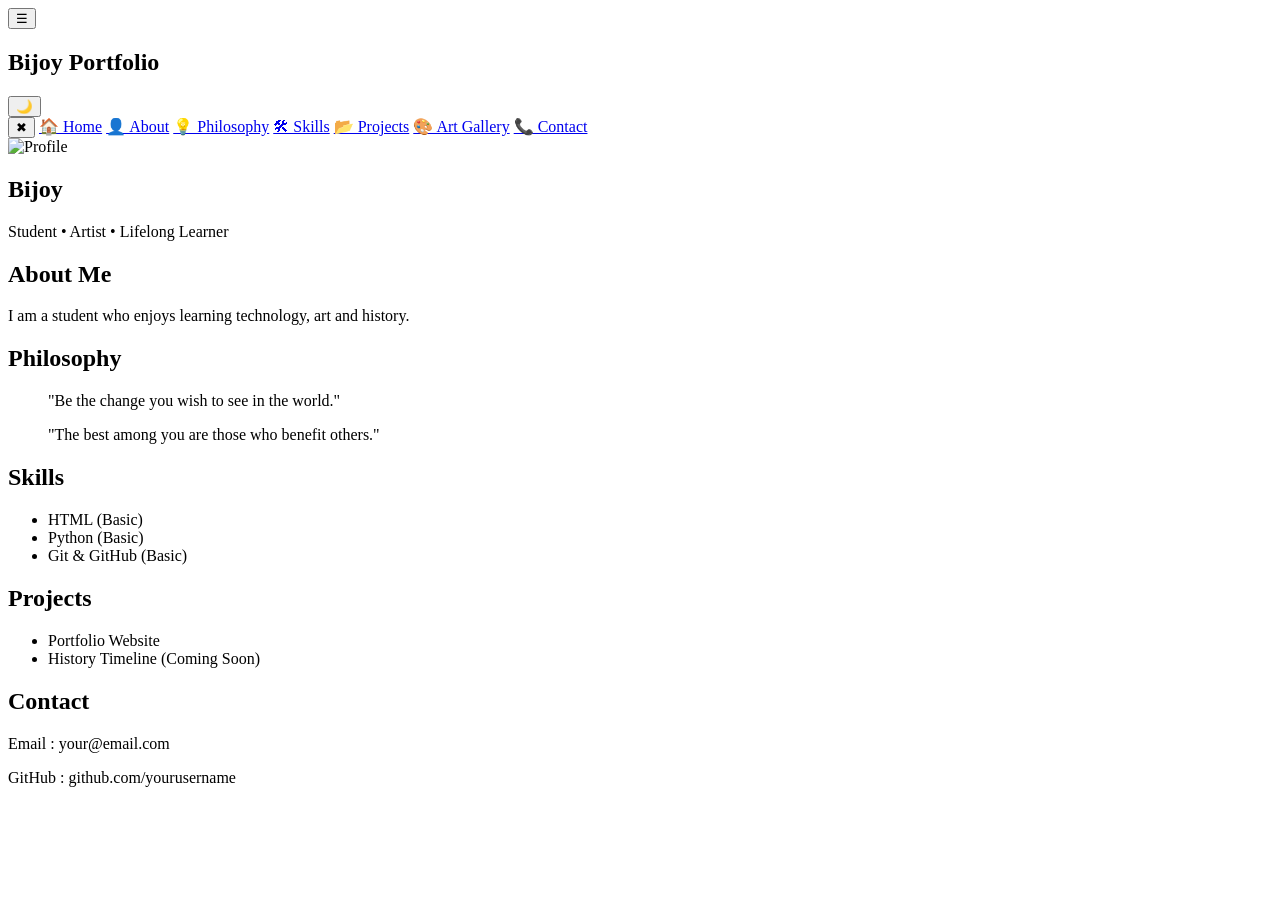
==== index.html @ d230ad25 "Add favicon and apple touch icon links" ====
<!DOCTYPE html>
<html lang="en">
<head>

<meta charset="UTF-8">
<meta name="viewport" content="width=device-width, initial-scale=1.0">

<title>Bijoy Portfolio</title>

<link rel="stylesheet" href="style.css">
  <link rel="icon" type="image/png" sizes="32x32" href="logo.png">
<link rel="apple-touch-icon" href="logo.png">

</head>

<body>

<header>

<button id="menuBtn">☰</button>

<h2>Bijoy Portfolio</h2>

<button id="themeBtn">🌙</button>

</header>

<div id="sidebar" class="sidebar">

<button id="closeBtn">✖</button>

<a href="#home">🏠 Home</a>
<a href="#about">👤 About</a>
<a href="#philosophy">💡 Philosophy</a>
<a href="#skills">🛠 Skills</a>
<a href="#projects">📂 Projects</a>
<a href="art.html">🎨 Art Gallery</a>
<a href="#contact">📞 Contact</a>

</div>

<main>

<section id="home" class="home">

<div class="profile-frame">

<img src="profile.jpg" alt="Profile" class="home-profile">

</div>

<h1>Bijoy</h1>

<p class="tagline">

Student • Artist • Lifelong Learner

</p>

</section>

<section id="about">

<h2>About Me</h2>

<p>

I am a student who enjoys learning technology, art and history.

</p>

</section>

<section id="philosophy">

<h2>Philosophy</h2>

<blockquote>

"Be the change you wish to see in the world."

</blockquote>

<blockquote>

"The best among you are those who benefit others."

</blockquote>

</section>

<section id="skills">

<h2>Skills</h2>

<ul>

<li>HTML (Basic)</li>

<li>Python (Basic)</li>

<li>Git & GitHub (Basic)</li>

</ul>

</section>

<section id="projects">

<h2>Projects</h2>

<ul>

<li>Portfolio Website</li>

<li>History Timeline (Coming Soon)</li>

</ul>

</section>

<section id="contact">

<h2>Contact</h2>

<p>Email : your@email.com</p>

<p>GitHub : github.com/yourusername</p>

</section>

</main>

<script src="script.js"></script>

</body>
</html>
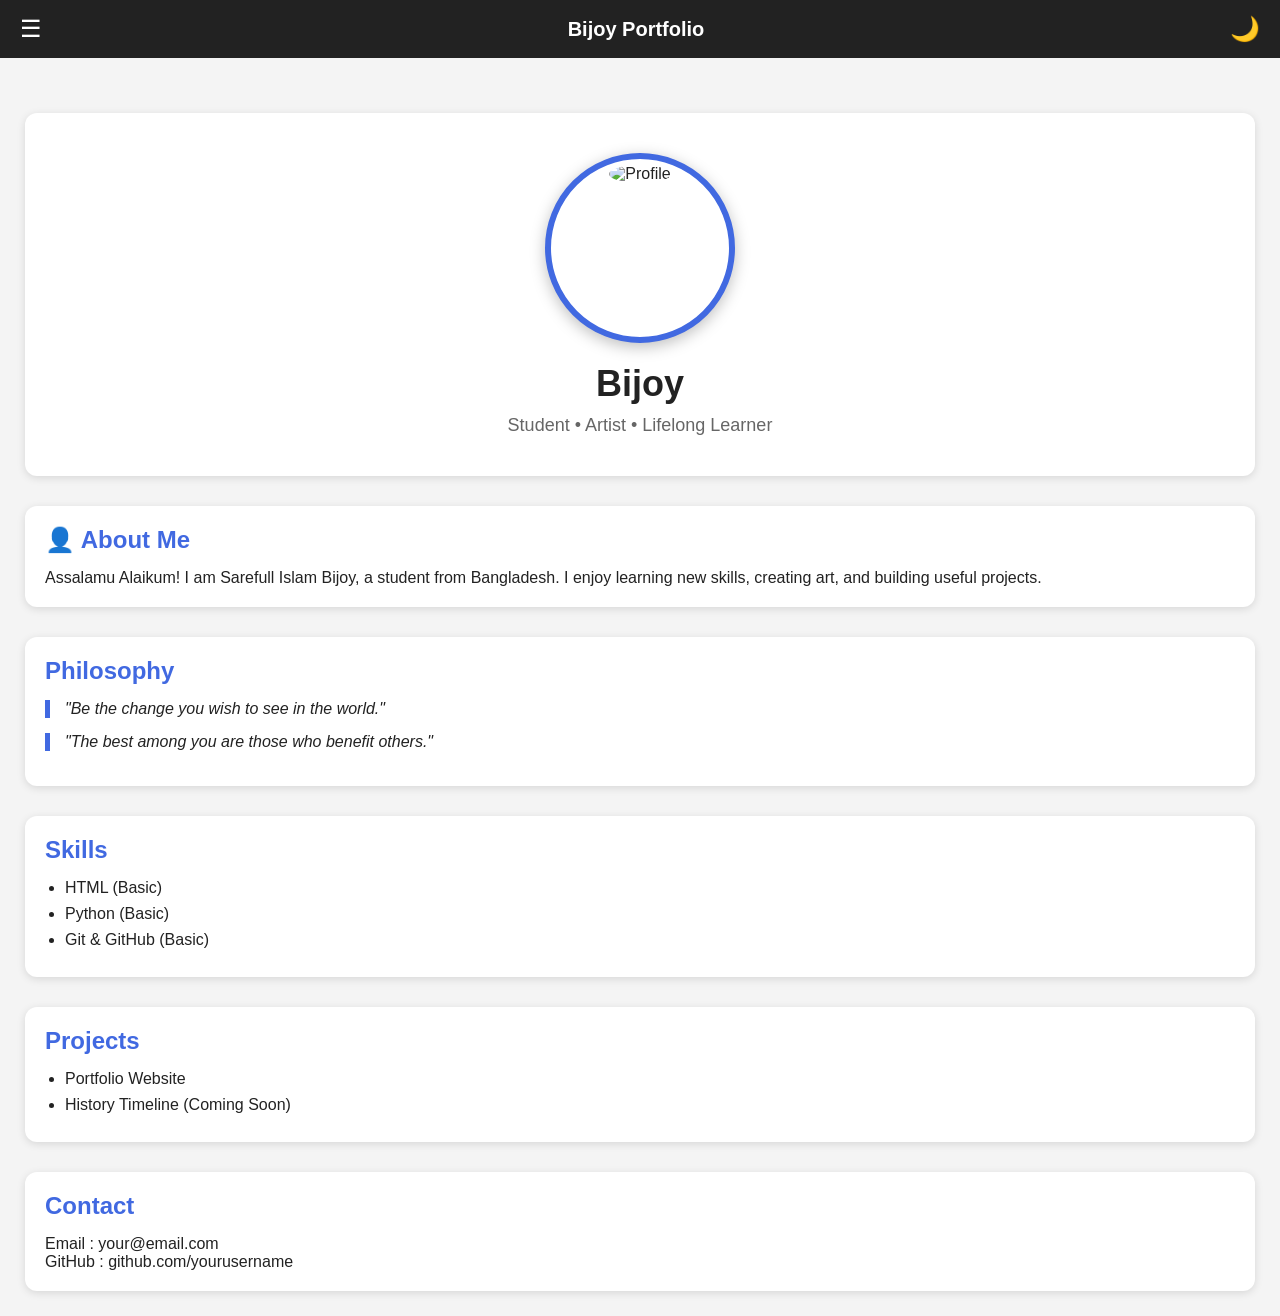
==== commit 742b683d: "Update index.html" ====
--- a/index.html
+++ b/index.html
@@ -61,13 +61,12 @@
 
 <section id="about">
 
-<h2>About Me</h2>
+    <h2>👤 About Me</h2>
 
-<p>
-
-I am a student who enjoys learning technology, art and history.
-
-</p>
+    <p>
+        Assalamu Alaikum! I am Sarefull Islam Bijoy, a student from Bangladesh.
+        I enjoy learning new skills, creating art, and building useful projects.
+    </p>
 
 </section>
 
--- a/style.css
+++ b/style.css
@@ -0,0 +1,208 @@
+*{
+    margin:0;
+    padding:0;
+    box-sizing:border-box;
+    font-family:Arial,sans-serif;
+}
+
+body{
+    background:#f4f4f4;
+    color:#222;
+}
+
+/* ---------- Header ---------- */
+
+header{
+    display:flex;
+    justify-content:space-between;
+    align-items:center;
+    background:#222;
+    color:white;
+    padding:15px 20px;
+    position:sticky;
+    top:0;
+    z-index:1000;
+}
+
+header h2{
+    font-size:20px;
+}
+
+header button{
+    background:none;
+    border:none;
+    color:white;
+    font-size:24px;
+    cursor:pointer;
+}
+
+/* ---------- Sidebar ---------- */
+
+.sidebar{
+    position:fixed;
+    top:0;
+    left:-260px;
+    width:250px;
+    height:100%;
+    background:#333;
+    padding:20px;
+    transition:0.3s;
+    z-index:999;
+}
+
+.sidebar.active{
+    left:0;
+}
+
+#closeBtn{
+    float:right;
+    background:none;
+    border:none;
+    color:white;
+    font-size:22px;
+    cursor:pointer;
+    margin-bottom:20px;
+}
+
+.sidebar a{
+    display:block;
+    color:white;
+    text-decoration:none;
+    padding:12px;
+    margin:10px 0;
+    border-radius:8px;
+}
+
+.sidebar a:hover{
+    background:#444;
+}
+
+/* ---------- Main ---------- */
+
+main{
+    padding:25px;
+}
+
+/* ---------- Home ---------- */
+
+.home{
+    text-align:center;
+    padding:40px 20px;
+}
+
+.profile-frame{
+    width:190px;
+    height:190px;
+    margin:auto;
+    border:6px solid royalblue;
+    border-radius:50%;
+    padding:6px;
+    background:white;
+    box-shadow:0 4px 15px rgba(0,0,0,.25);
+}
+
+.home-profile{
+    width:100%;
+    height:100%;
+    object-fit:cover;
+    border-radius:50%;
+}
+
+.home h1{
+    margin-top:20px;
+    font-size:36px;
+}
+
+.tagline{
+    color:#666;
+    margin-top:10px;
+    font-size:18px;
+}
+
+/* ---------- Sections ---------- */
+
+section{
+    background:white;
+    margin-top:30px;
+    padding:20px;
+    border-radius:12px;
+    box-shadow:0 2px 8px rgba(0,0,0,.12);
+}
+
+section h2{
+    margin-bottom:15px;
+    color:royalblue;
+}
+
+blockquote{
+    border-left:5px solid royalblue;
+    padding-left:15px;
+    margin:15px 0;
+    font-style:italic;
+}
+
+ul{
+    margin-left:20px;
+}
+
+li{
+    margin:8px 0;
+}
+
+/* ---------- Mobile ---------- */
+
+@media(max-width:768px){
+
+header h2{
+    font-size:18px;
+}
+
+.profile-frame{
+    width:150px;
+    height:150px;
+}
+
+.home h1{
+    font-size:28px;
+}
+
+}
+/* ---------- Dark Mode ---------- */
+
+body.dark{
+    background:#121212;
+    color:#f1f1f1;
+}
+
+body.dark header{
+    background:#111;
+}
+
+body.dark .sidebar{
+    background:#1b1b1b;
+}
+
+body.dark .sidebar a:hover{
+    background:#333;
+}
+
+body.dark section{
+    background:#1e1e1e;
+    color:#f1f1f1;
+}
+
+body.dark .tagline{
+    color:#ccc;
+}
+
+body.dark h2{
+    color:#4da3ff;
+}
+
+body.dark blockquote{
+    border-left-color:#4da3ff;
+}
+
+body.dark .profile-frame{
+    background:#222;
+}
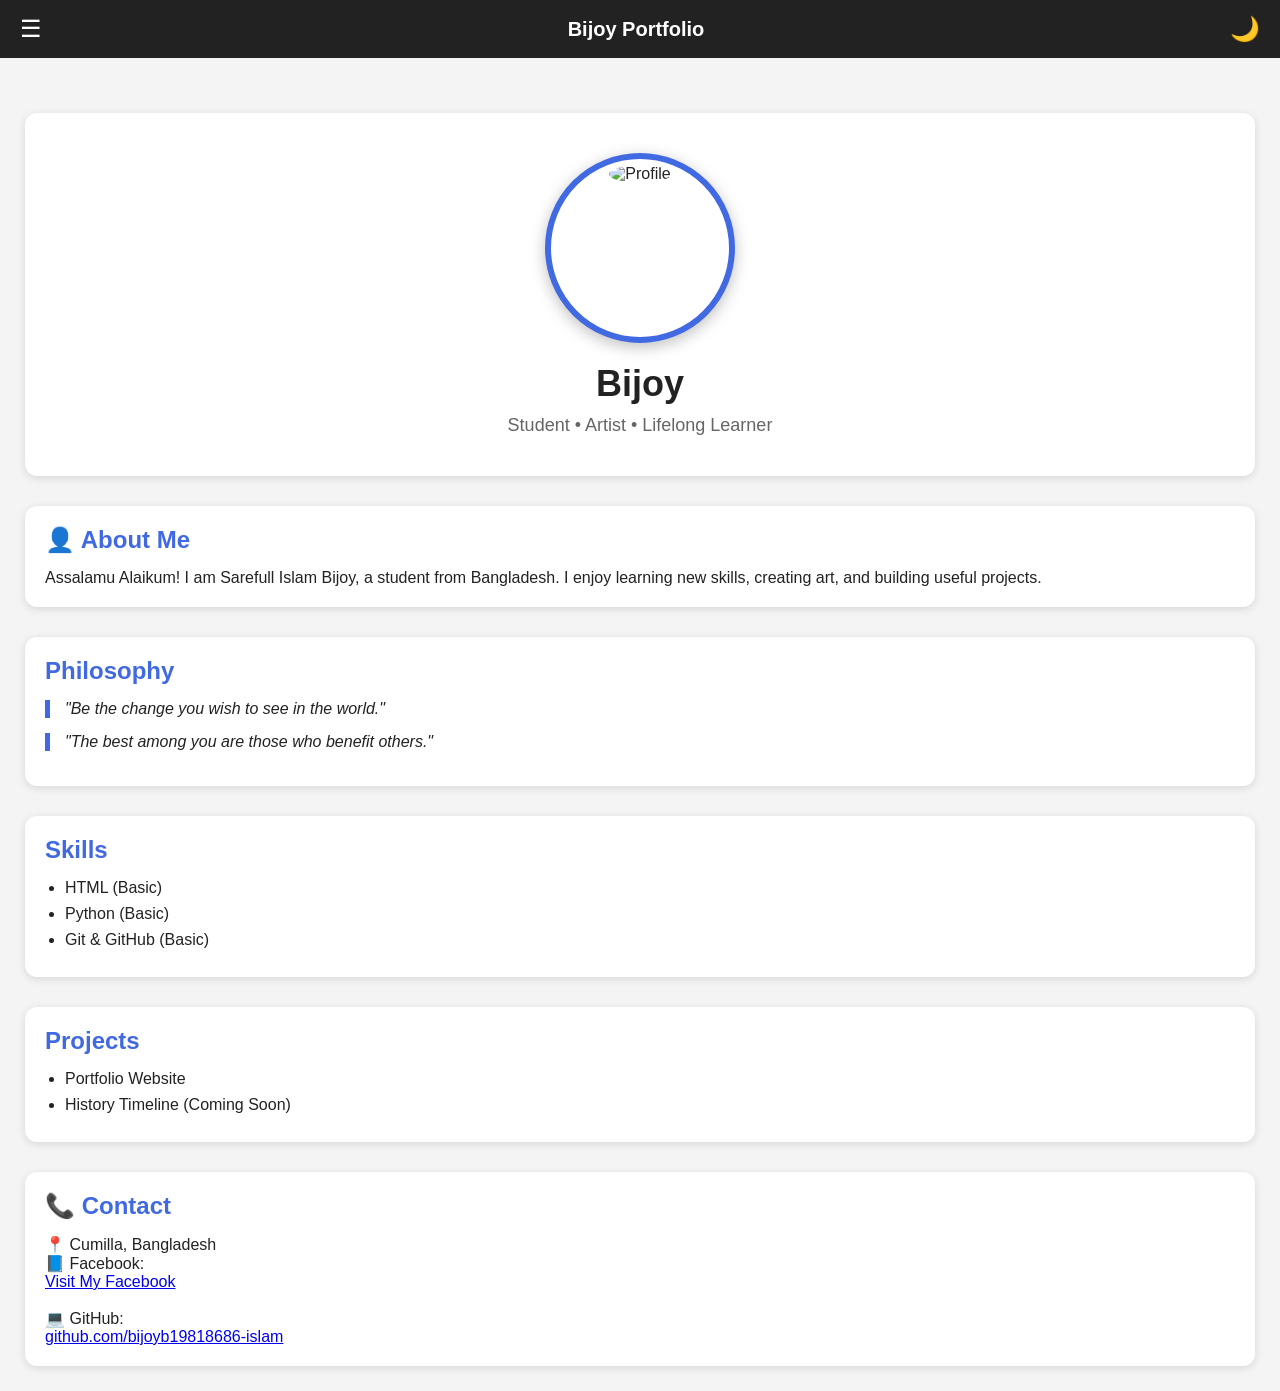
==== commit 6e4d7a3b: "Enhance contact section with additional info Added contact details and social media links." ====
--- a/index.html
+++ b/index.html
@@ -120,14 +120,23 @@
 
 <section id="contact">
 
-<h2>Contact</h2>
+<h2>📞 Contact</h2>
 
-<p>Email : your@email.com</p>
+<p>📍 Cumilla, Bangladesh</p>
 
-<p>GitHub : github.com/yourusername</p>
+<p>📘 Facebook:</p>
+<a href="https://www.facebook.com/share/18pt2AtYHX/" target="_blank">
+Visit My Facebook
+</a>
+
+<br><br>
+
+<p>💻 GitHub:</p>
+<a href="https://github.com/bijoyb19818686-islam" target="_blank">
+github.com/bijoyb19818686-islam
+</a>
 
 </section>
-
 </main>
 
 <script src="script.js"></script>
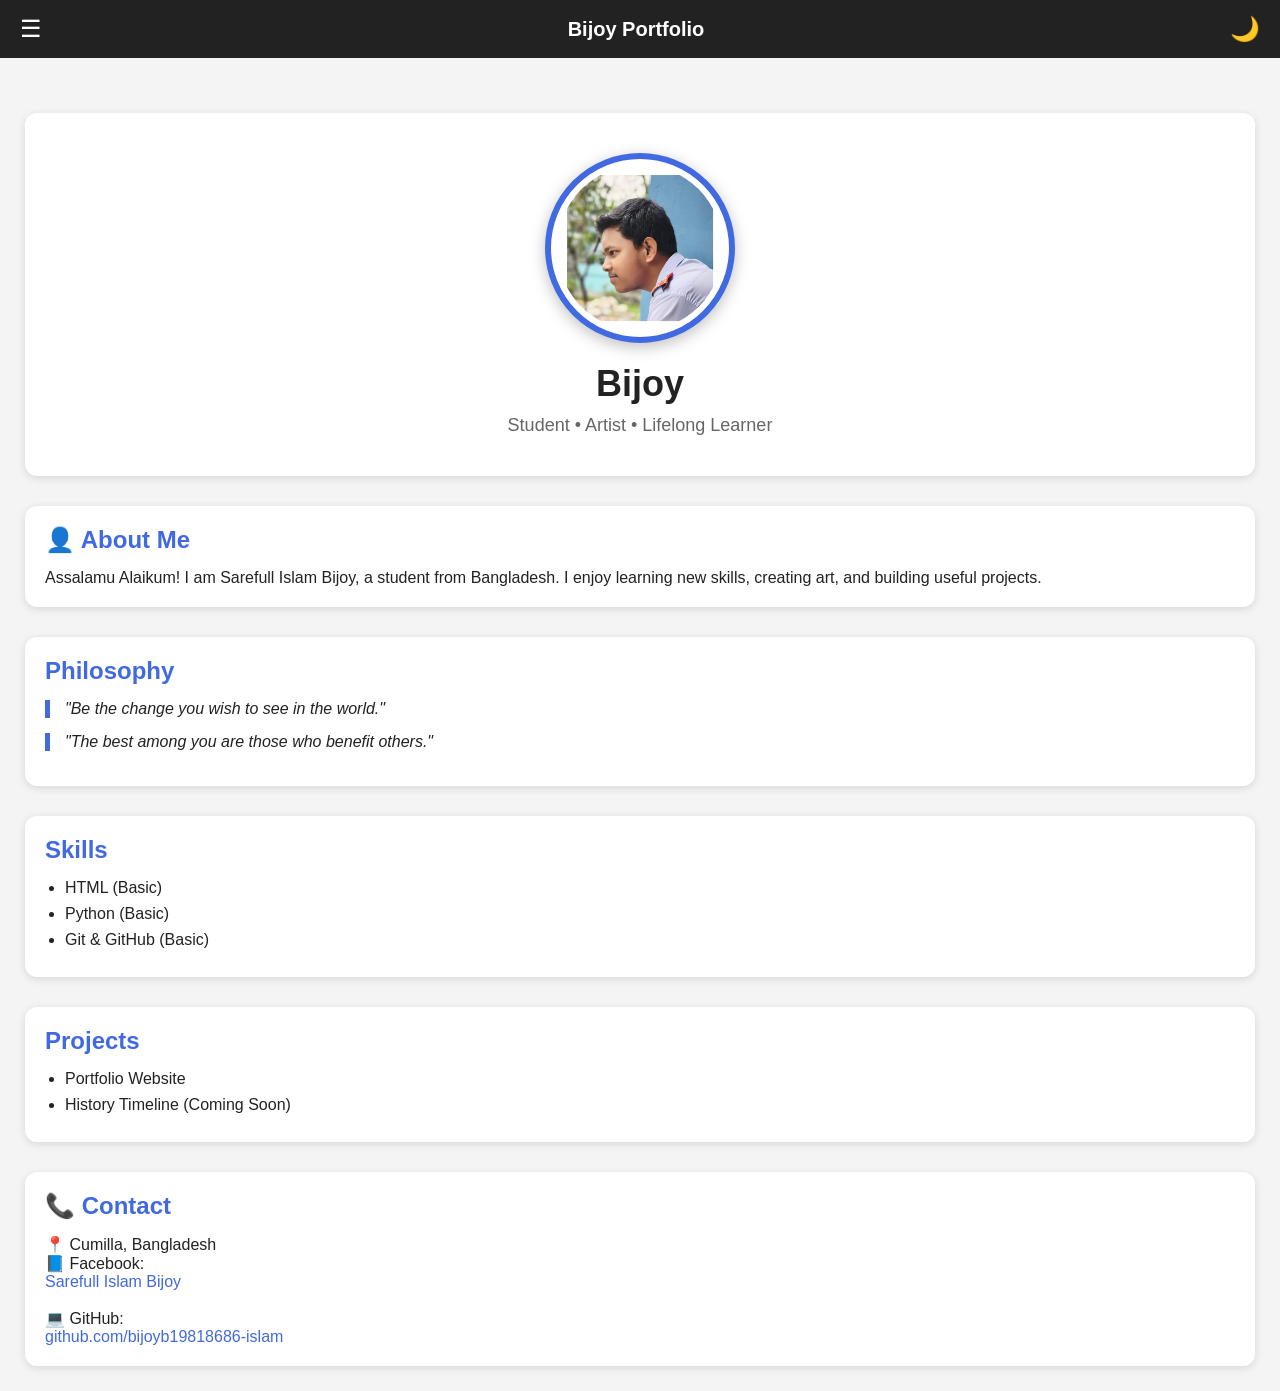
==== commit 75e7a174: "Update profile image and Facebook link text" ====
--- a/index.html
+++ b/index.html
@@ -45,7 +45,7 @@
 
 <div class="profile-frame">
 
-<img src="profile.jpg" alt="Profile" class="home-profile">
+<img src="profile.png" alt="Profile" class="home-profile">
 
 </div>
 
@@ -126,7 +126,7 @@
 
 <p>📘 Facebook:</p>
 <a href="https://www.facebook.com/share/18pt2AtYHX/" target="_blank">
-Visit My Facebook
+Sarefull Islam Bijoy 
 </a>
 
 <br><br>
--- a/style.css
+++ b/style.css
@@ -206,3 +206,35 @@
 body.dark .profile-frame{
     background:#222;
 }
+section:hover{
+    transform:translateY(-5px);
+    box-shadow:0 8px 20px rgba(0,0,0,.18);
+}
+a{
+    color:royalblue;
+    text-decoration:none;
+}
+
+a:hover{
+    text-decoration:underline;
+}
+
+/* ---------- Art Gallery ---------- */
+
+.gallery{
+    display:grid;
+    grid-template-columns:repeat(auto-fit,minmax(220px,1fr));
+    gap:20px;
+}
+
+.gallery img{
+    width:100%;
+    border-radius:12px;
+    cursor:pointer;
+    transition:.3s;
+    box-shadow:0 2px 8px rgba(0,0,0,.2);
+}
+
+.gallery img:hover{
+    transform:scale(1.05);
+}
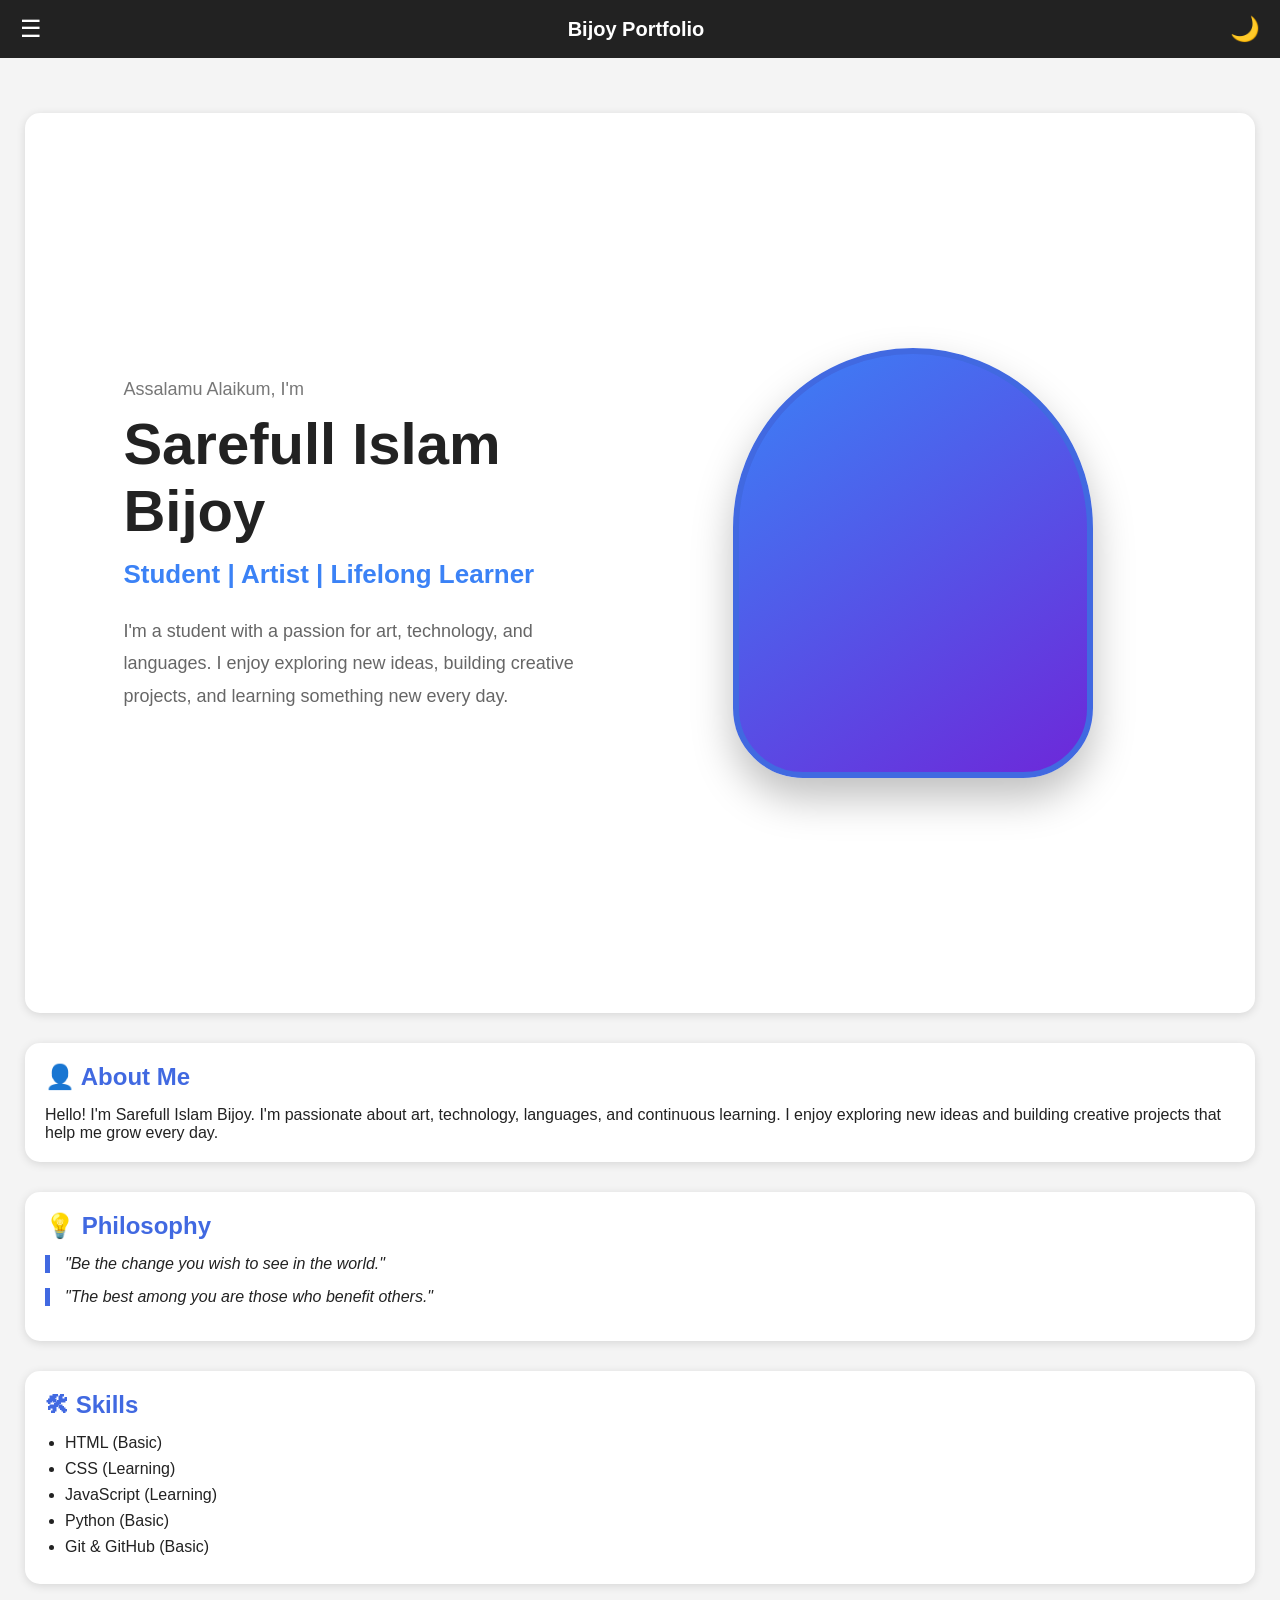
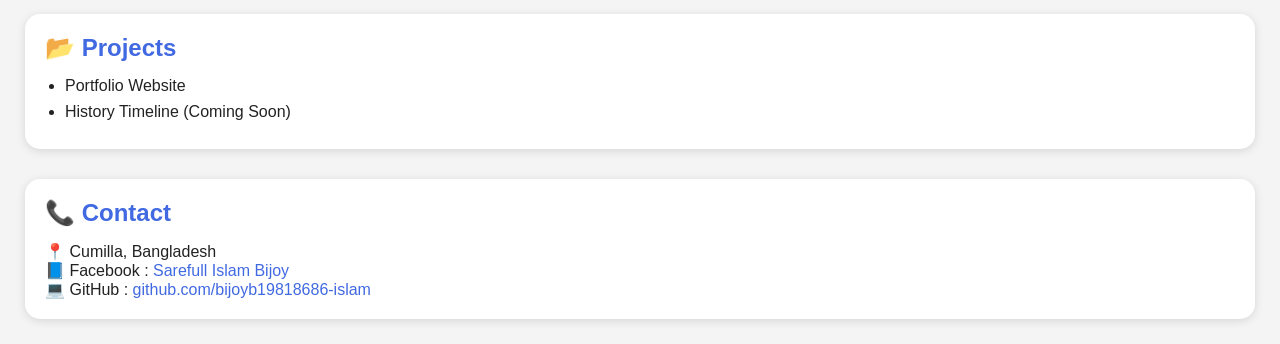
==== commit 221f4782: "Refactor index.html structure and content" ====
--- a/index.html
+++ b/index.html
@@ -1,145 +1,249 @@
 <!DOCTYPE html>
 <html lang="en">
+
 <head>
 
-<meta charset="UTF-8">
-<meta name="viewport" content="width=device-width, initial-scale=1.0">
-
-<title>Bijoy Portfolio</title>
-
-<link rel="stylesheet" href="style.css">
-  <link rel="icon" type="image/png" sizes="32x32" href="logo.png">
-<link rel="apple-touch-icon" href="logo.png">
+    <meta charset="UTF-8">
+
+    <meta name="viewport" content="width=device-width, initial-scale=1.0">
+
+    <title>Bijoy Portfolio</title>
+
+    <link rel="stylesheet" href="style.css">
+
+    <link rel="icon" type="image/png" href="logo.png">
 
 </head>
 
 <body>
 
+<!-- ==========================
+        HEADER
+========================== -->
+
 <header>
 
-<button id="menuBtn">☰</button>
-
-<h2>Bijoy Portfolio</h2>
-
-<button id="themeBtn">🌙</button>
+    <button id="menuBtn">☰</button>
+
+    <h2>Bijoy Portfolio</h2>
+
+    <button id="themeBtn">🌙</button>
 
 </header>
 
+
+<!-- ==========================
+        SIDEBAR
+========================== -->
+
 <div id="sidebar" class="sidebar">
 
-<button id="closeBtn">✖</button>
-
-<a href="#home">🏠 Home</a>
-<a href="#about">👤 About</a>
-<a href="#philosophy">💡 Philosophy</a>
-<a href="#skills">🛠 Skills</a>
-<a href="#projects">📂 Projects</a>
-<a href="art.html">🎨 Art Gallery</a>
-<a href="#contact">📞 Contact</a>
+    <button id="closeBtn">✖</button>
+
+    <a href="#home">🏠 Home</a>
+
+    <a href="#about">👤 About</a>
+
+    <a href="education.html">🎓 Education</a>
+
+    <a href="#philosophy">💡 Philosophy</a>
+
+    <a href="#skills">🛠 Skills</a>
+
+    <a href="#projects">📂 Projects</a>
+
+    <a href="art.html">🎨 Art Gallery</a>
+
+    <a href="#contact">📞 Contact</a>
 
 </div>
 
+
+<!-- ==========================
+        MAIN
+========================== -->
+
 <main>
 
-<section id="home" class="home">
-
-<div class="profile-frame">
-
-<img src="profile.png" alt="Profile" class="home-profile">
-
-</div>
-
-<h1>Bijoy</h1>
-
-<p class="tagline">
-
-Student • Artist • Lifelong Learner
-
-</p>
-
-</section>
+
+<!-- ==========================
+        HOME
+========================== -->
+
+<section id="home" class="hero">
+
+    <div class="hero-text">
+
+        <p class="greeting">
+
+            Assalamu Alaikum, I'm
+
+        </p>
+
+        <h1>
+
+            Sarefull Islam Bijoy
+
+        </h1>
+
+        <h2>
+
+            Student | Artist | Lifelong Learner
+
+        </h2>
+
+        <p class="hero-description">
+
+            I'm a student with a passion for art, technology, and languages.
+            I enjoy exploring new ideas, building creative projects,
+            and learning something new every day.
+
+        </p>
+
+    </div>
+
+
+    <div class="hero-image">
+
+        <div class="profile-frame">
+
+            <img src="profile.jpg" alt="Bijoy">
+
+        </div>
+
+    </div>
+
+</section>
+
+
+<!-- ==========================
+        ABOUT
+========================== -->
 
 <section id="about">
 
     <h2>👤 About Me</h2>
 
     <p>
-        Assalamu Alaikum! I am Sarefull Islam Bijoy, a student from Bangladesh.
-        I enjoy learning new skills, creating art, and building useful projects.
+
+        Hello! I'm Sarefull Islam Bijoy.
+
+        I'm passionate about art, technology, languages, and continuous learning.
+
+        I enjoy exploring new ideas and building creative projects that help me grow every day.
+
     </p>
 
 </section>
 
+
+<!-- ==========================
+        PHILOSOPHY
+========================== -->
+
 <section id="philosophy">
 
-<h2>Philosophy</h2>
-
-<blockquote>
-
-"Be the change you wish to see in the world."
-
-</blockquote>
-
-<blockquote>
-
-"The best among you are those who benefit others."
-
-</blockquote>
-
-</section>
+    <h2>💡 Philosophy</h2>
+
+    <blockquote>
+
+        "Be the change you wish to see in the world."
+
+    </blockquote>
+
+    <blockquote>
+
+        "The best among you are those who benefit others."
+
+    </blockquote>
+
+</section>
+
+
+<!-- ==========================
+        SKILLS
+========================== -->
 
 <section id="skills">
 
-<h2>Skills</h2>
-
-<ul>
-
-<li>HTML (Basic)</li>
-
-<li>Python (Basic)</li>
-
-<li>Git & GitHub (Basic)</li>
-
-</ul>
-
-</section>
+    <h2>🛠 Skills</h2>
+
+    <ul>
+
+        <li>HTML (Basic)</li>
+
+        <li>CSS (Learning)</li>
+
+        <li>JavaScript (Learning)</li>
+
+        <li>Python (Basic)</li>
+
+        <li>Git & GitHub (Basic)</li>
+
+    </ul>
+
+</section>
+
+
+<!-- ==========================
+        PROJECTS
+========================== -->
 
 <section id="projects">
 
-<h2>Projects</h2>
-
-<ul>
-
-<li>Portfolio Website</li>
-
-<li>History Timeline (Coming Soon)</li>
-
-</ul>
-
-</section>
+    <h2>📂 Projects</h2>
+
+    <ul>
+
+        <li>Portfolio Website</li>
+
+        <li>History Timeline (Coming Soon)</li>
+
+    </ul>
+
+</section>
+
+
+<!-- ==========================
+        CONTACT
+========================== -->
 
 <section id="contact">
 
-<h2>📞 Contact</h2>
-
-<p>📍 Cumilla, Bangladesh</p>
-
-<p>📘 Facebook:</p>
-<a href="https://www.facebook.com/share/18pt2AtYHX/" target="_blank">
-Sarefull Islam Bijoy 
-</a>
-
-<br><br>
-
-<p>💻 GitHub:</p>
-<a href="https://github.com/bijoyb19818686-islam" target="_blank">
-github.com/bijoyb19818686-islam
-</a>
-
-</section>
+    <h2>📞 Contact</h2>
+
+    <p>📍 Cumilla, Bangladesh</p>
+
+    <p>
+
+        📘 Facebook :
+
+        <a href="https://www.facebook.com/share/18pt2AtYHX/" target="_blank">
+
+            Sarefull Islam Bijoy
+
+        </a>
+
+    </p>
+
+    <p>
+
+        💻 GitHub :
+
+        <a href="https://github.com/bijoyb19818686-islam" target="_blank">
+
+            github.com/bijoyb19818686-islam
+
+        </a>
+
+    </p>
+
+</section>
+
 </main>
 
 <script src="script.js"></script>
 
 </body>
+
 </html>
--- a/style.css
+++ b/style.css
@@ -1,3 +1,11 @@
+/* ==========================
+   Global
+========================== */
+
+html{
+    scroll-behavior:smooth;
+}
+
 *{
     margin:0;
     padding:0;
@@ -8,20 +16,26 @@
 body{
     background:#f4f4f4;
     color:#222;
-}
-
-/* ---------- Header ---------- */
+    transition:.3s;
+}
+
+/* ==========================
+   Header
+========================== */
 
 header{
+    position:sticky;
+    top:0;
+    z-index:1000;
+
     display:flex;
     justify-content:space-between;
     align-items:center;
+
+    padding:15px 20px;
+
     background:#222;
-    color:white;
-    padding:15px 20px;
-    position:sticky;
-    top:0;
-    z-index:1000;
+    color:#fff;
 }
 
 header h2{
@@ -36,205 +50,546 @@
     cursor:pointer;
 }
 
-/* ---------- Sidebar ---------- */
+/* ==========================
+   Sidebar
+========================== */
 
 .sidebar{
+
     position:fixed;
     top:0;
     left:-260px;
+
     width:250px;
-    height:100%;
+    height:100vh;
+
     background:#333;
+
     padding:20px;
-    transition:0.3s;
+
+    transition:.3s;
+
     z-index:999;
+
 }
 
 .sidebar.active{
+
     left:0;
+
 }
 
 #closeBtn{
+
     float:right;
+
     background:none;
     border:none;
+
     color:white;
+
     font-size:22px;
+
     cursor:pointer;
+
     margin-bottom:20px;
+
 }
 
 .sidebar a{
+
     display:block;
+
     color:white;
+
     text-decoration:none;
+
     padding:12px;
+
     margin:10px 0;
-    border-radius:8px;
+
+    border-radius:10px;
+
+    transition:.3s;
+
 }
 
 .sidebar a:hover{
+
     background:#444;
-}
-
-/* ---------- Main ---------- */
+
+}
+
+/* ==========================
+   Main
+========================== */
 
 main{
+
     padding:25px;
-}
-
-/* ---------- Home ---------- */
+
+}
+
+/* ==========================
+   Home
+========================== */
 
 .home{
+
     text-align:center;
+
     padding:40px 20px;
+
 }
 
 .profile-frame{
+
     width:190px;
     height:190px;
+
     margin:auto;
+
     border:6px solid royalblue;
+
     border-radius:50%;
+
     padding:6px;
+
     background:white;
-    box-shadow:0 4px 15px rgba(0,0,0,.25);
+
+    box-shadow:0 5px 15px rgba(0,0,0,.25);
+
 }
 
 .home-profile{
+
     width:100%;
     height:100%;
+
     object-fit:cover;
+
     border-radius:50%;
+
 }
 
 .home h1{
+
     margin-top:20px;
+
     font-size:36px;
+
 }
 
 .tagline{
+
+    margin-top:10px;
+
     color:#666;
-    margin-top:10px;
+
+}
+
+/* ==========================
+   Section
+========================== */
+
+section{
+
+    background:white;
+
+    margin-top:30px;
+
+    padding:20px;
+
+    border-radius:15px;
+
+    box-shadow:0 2px 10px rgba(0,0,0,.12);
+
+    transition:.3s;
+
+}
+
+section:hover{
+
+    transform:translateY(-5px);
+
+    box-shadow:0 10px 20px rgba(0,0,0,.18);
+
+}
+
+section h2{
+
+    color:royalblue;
+
+    margin-bottom:15px;
+
+}
+
+blockquote{
+
+    border-left:5px solid royalblue;
+
+    padding-left:15px;
+
+    margin:15px 0;
+
+    font-style:italic;
+
+}
+
+ul{
+
+    margin-left:20px;
+
+}
+
+li{
+
+    margin:8px 0;
+
+}
+
+a{
+
+    color:royalblue;
+
+    text-decoration:none;
+
+}
+
+a:hover{
+
+    text-decoration:underline;
+
+}
+
+/* ==========================
+   Gallery
+========================== */
+
+.gallery{
+
+    display:grid;
+
+    grid-template-columns:repeat(auto-fit,minmax(220px,1fr));
+
+    gap:20px;
+
+}
+
+.gallery img{
+
+    width:100%;
+
+    display:block;
+
+    border-radius:15px;
+
+    cursor:pointer;
+
+    transition:.3s;
+
+    box-shadow:0 4px 10px rgba(0,0,0,.25);
+
+}
+
+.gallery img:hover{
+
+    transform:scale(1.04);
+
+}
+
+/* ==========================
+   Lightbox
+========================== */
+
+.lightbox{
+
+    display:none;
+
+    position:fixed;
+
+    inset:0;
+
+    background:rgba(0,0,0,.9);
+
+    justify-content:center;
+
+    align-items:center;
+
+    z-index:2000;
+
+}
+
+.lightbox img{
+
+    max-width:90%;
+
+    max-height:90%;
+
+    border-radius:12px;
+
+}
+
+#closeLightbox{
+
+    position:absolute;
+
+    top:20px;
+
+    right:30px;
+
+    color:white;
+
+    font-size:40px;
+
+    cursor:pointer;
+
+}
+
+/* ==========================
+   Dark Mode
+========================== */
+
+body.dark{
+
+    background:#121212;
+
+    color:#f1f1f1;
+
+}
+
+body.dark header{
+
+    background:#111;
+
+}
+
+body.dark .sidebar{
+
+    background:#1a1a1a;
+
+}
+
+body.dark .sidebar a:hover{
+
+    background:#333;
+
+}
+
+body.dark main{
+
+    background:#121212;
+
+}
+
+body.dark section{
+
+    background:#1e1e1e;
+
+    color:#f1f1f1;
+
+}
+
+body.dark h1,
+body.dark h2{
+
+    color:#4da3ff;
+
+}
+
+body.dark .tagline{
+
+    color:#bbb;
+
+}
+
+body.dark blockquote{
+
+    border-left-color:#4da3ff;
+
+}
+
+body.dark .profile-frame{
+
+    background:#222;
+
+}
+
+body.dark .gallery img{
+
+    box-shadow:0 5px 15px rgba(255,255,255,.08);
+
+}
+
+@media(max-width:900px){
+
+.hero{
+
+    flex-direction:column-reverse;
+    text-align:center;
+
+}
+
+.hero-description{
+
+    margin:auto;
+    margin-bottom:35px;
+
+}
+
+.hero-buttons{
+
+    justify-content:center;
+
+}
+
+.hero h1{
+
+    font-size:42px;
+
+}
+
+.profile-frame{
+
+    width:280px;
+    height:340px;
+
+}
+
+}
+/* ================= HERO ================= */
+
+.hero{
+    min-height:100vh;
+    display:flex;
+    justify-content:space-between;
+    align-items:center;
+    gap:60px;
+
+    padding:80px 8%;
+}
+
+.hero-text{
+    flex:1;
+}
+
+.greeting{
+    color:#777;
     font-size:18px;
-}
-
-/* ---------- Sections ---------- */
-
-section{
-    background:white;
-    margin-top:30px;
-    padding:20px;
-    border-radius:12px;
-    box-shadow:0 2px 8px rgba(0,0,0,.12);
-}
-
-section h2{
+    margin-bottom:10px;
+}
+
+.hero h1{
+    font-size:58px;
     margin-bottom:15px;
-    color:royalblue;
-}
-
-blockquote{
-    border-left:5px solid royalblue;
-    padding-left:15px;
-    margin:15px 0;
-    font-style:italic;
-}
-
-ul{
-    margin-left:20px;
-}
-
-li{
-    margin:8px 0;
-}
-
-/* ---------- Mobile ---------- */
-
-@media(max-width:768px){
-
-header h2{
+}
+
+.hero h2{
+    font-size:26px;
+    color:#3b82f6;
+    margin-bottom:25px;
+}
+
+.hero-description{
+
+    max-width:600px;
+    line-height:1.8;
+    color:#666;
     font-size:18px;
+    margin-bottom:35px;
+
+}
+
+/* Buttons */
+
+.hero-buttons{
+
+    display:flex;
+    gap:18px;
+    flex-wrap:wrap;
+
+}
+
+.btn{
+
+    text-decoration:none;
+    padding:14px 28px;
+    border-radius:30px;
+    transition:.3s;
+
+}
+
+.primary{
+
+    background:#3b82f6;
+    color:white;
+
+}
+
+.primary:hover{
+
+    transform:translateY(-4px);
+
+}
+
+.secondary{
+
+    border:2px solid #3b82f6;
+    color:#3b82f6;
+
+}
+
+.secondary:hover{
+
+    background:#3b82f6;
+    color:white;
+
+}
+
+/* ================= PROFILE ================= */
+
+.hero-image{
+
+    flex:1;
+    display:flex;
+    justify-content:center;
+
 }
 
 .profile-frame{
-    width:150px;
-    height:150px;
-}
-
-.home h1{
-    font-size:28px;
-}
-
-}
-/* ---------- Dark Mode ---------- */
-
-body.dark{
-    background:#121212;
-    color:#f1f1f1;
-}
-
-body.dark header{
-    background:#111;
-}
-
-body.dark .sidebar{
-    background:#1b1b1b;
-}
-
-body.dark .sidebar a:hover{
-    background:#333;
-}
-
-body.dark section{
-    background:#1e1e1e;
-    color:#f1f1f1;
-}
-
-body.dark .tagline{
-    color:#ccc;
-}
-
-body.dark h2{
-    color:#4da3ff;
-}
-
-body.dark blockquote{
-    border-left-color:#4da3ff;
-}
-
-body.dark .profile-frame{
-    background:#222;
-}
-section:hover{
-    transform:translateY(-5px);
-    box-shadow:0 8px 20px rgba(0,0,0,.18);
-}
-a{
-    color:royalblue;
-    text-decoration:none;
-}
-
-a:hover{
-    text-decoration:underline;
-}
-
-/* ---------- Art Gallery ---------- */
-
-.gallery{
-    display:grid;
-    grid-template-columns:repeat(auto-fit,minmax(220px,1fr));
-    gap:20px;
-}
-
-.gallery img{
+
+    width:360px;
+    height:430px;
+
+    background:linear-gradient(145deg,#3b82f6,#6d28d9);
+
+    border-radius:180px 180px 70px 70px;
+
+    padding:10px;
+
+    display:flex;
+    justify-content:center;
+    align-items:center;
+
+    box-shadow:0 20px 40px rgba(0,0,0,.25);
+
+    transition:.4s;
+
+}
+
+.profile-frame:hover{
+
+    transform:translateY(-10px);
+
+}
+
+.profile-frame img{
+
     width:100%;
-    border-radius:12px;
-    cursor:pointer;
-    transition:.3s;
-    box-shadow:0 2px 8px rgba(0,0,0,.2);
-}
-
-.gallery img:hover{
-    transform:scale(1.05);
-}
+    height:100%;
+
+    object-fit:cover;
+
+    border-radius:170px 170px 60px 60px;
+
+}
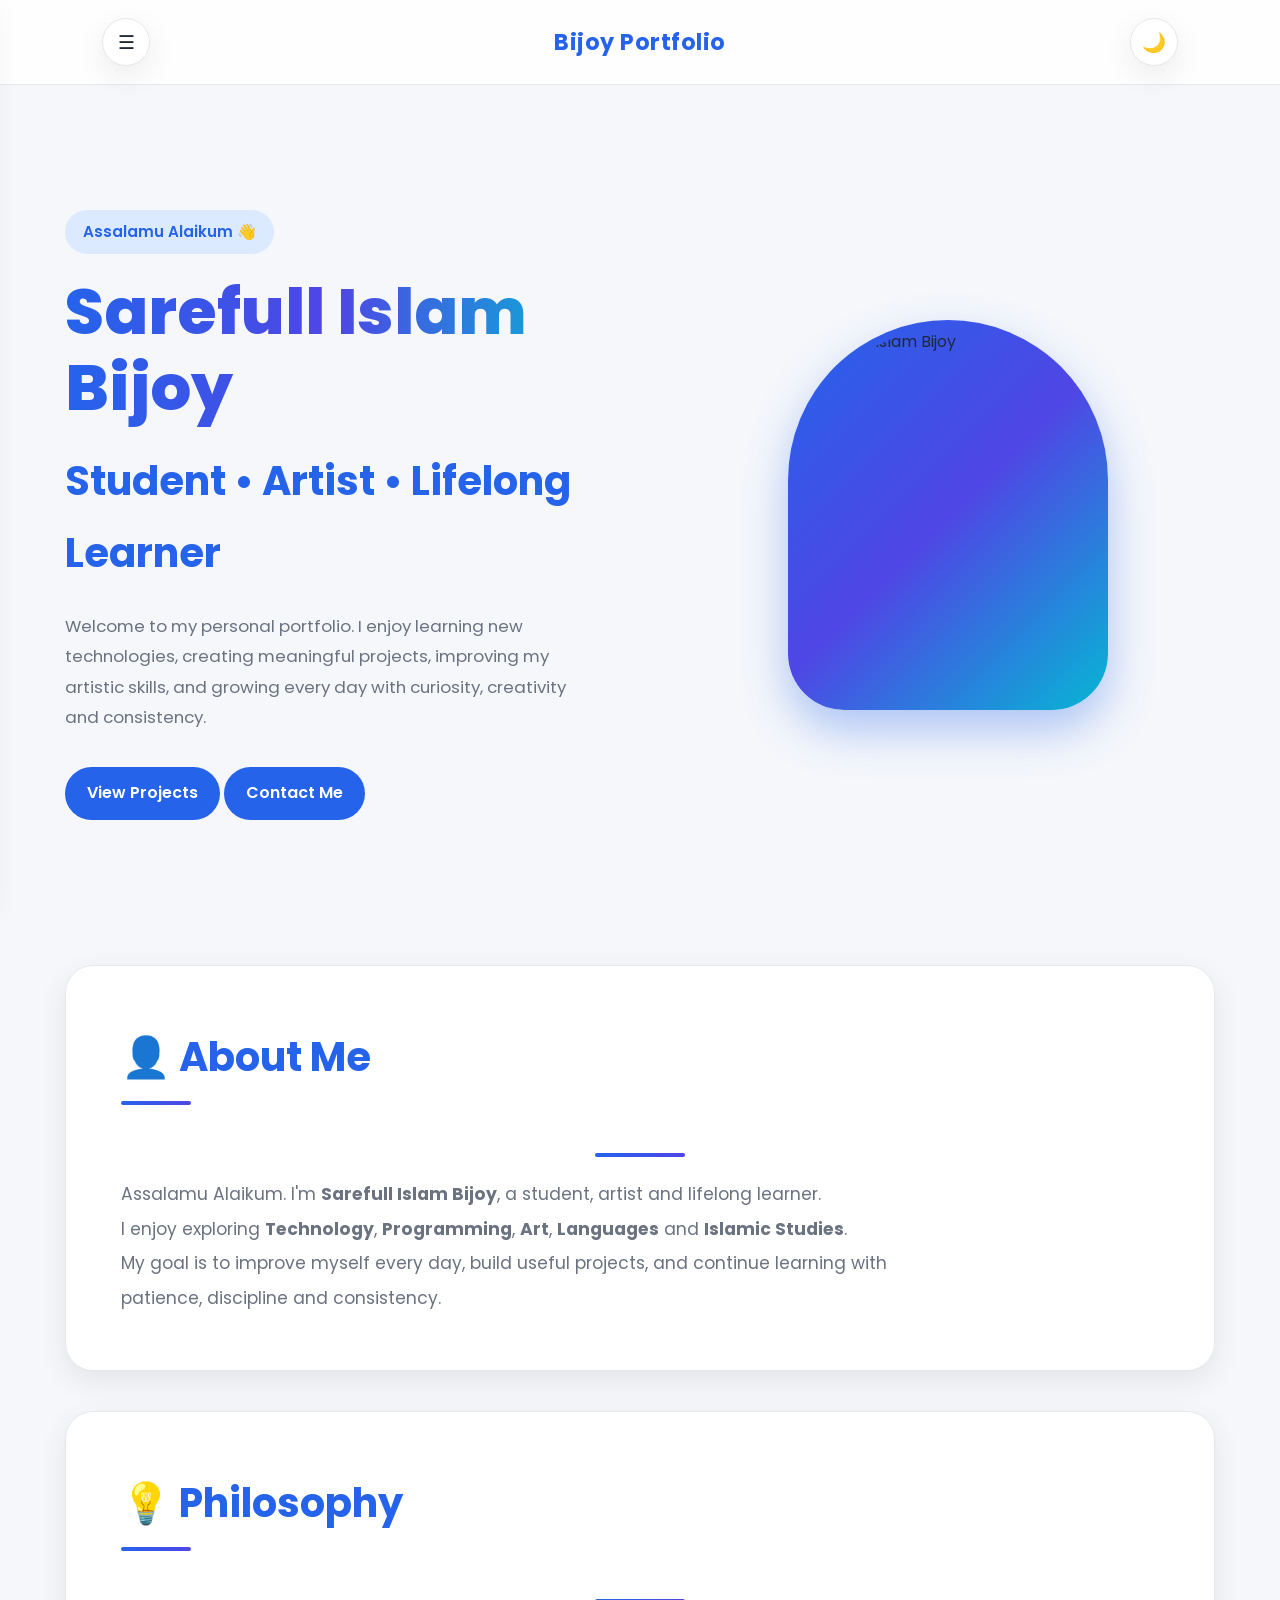
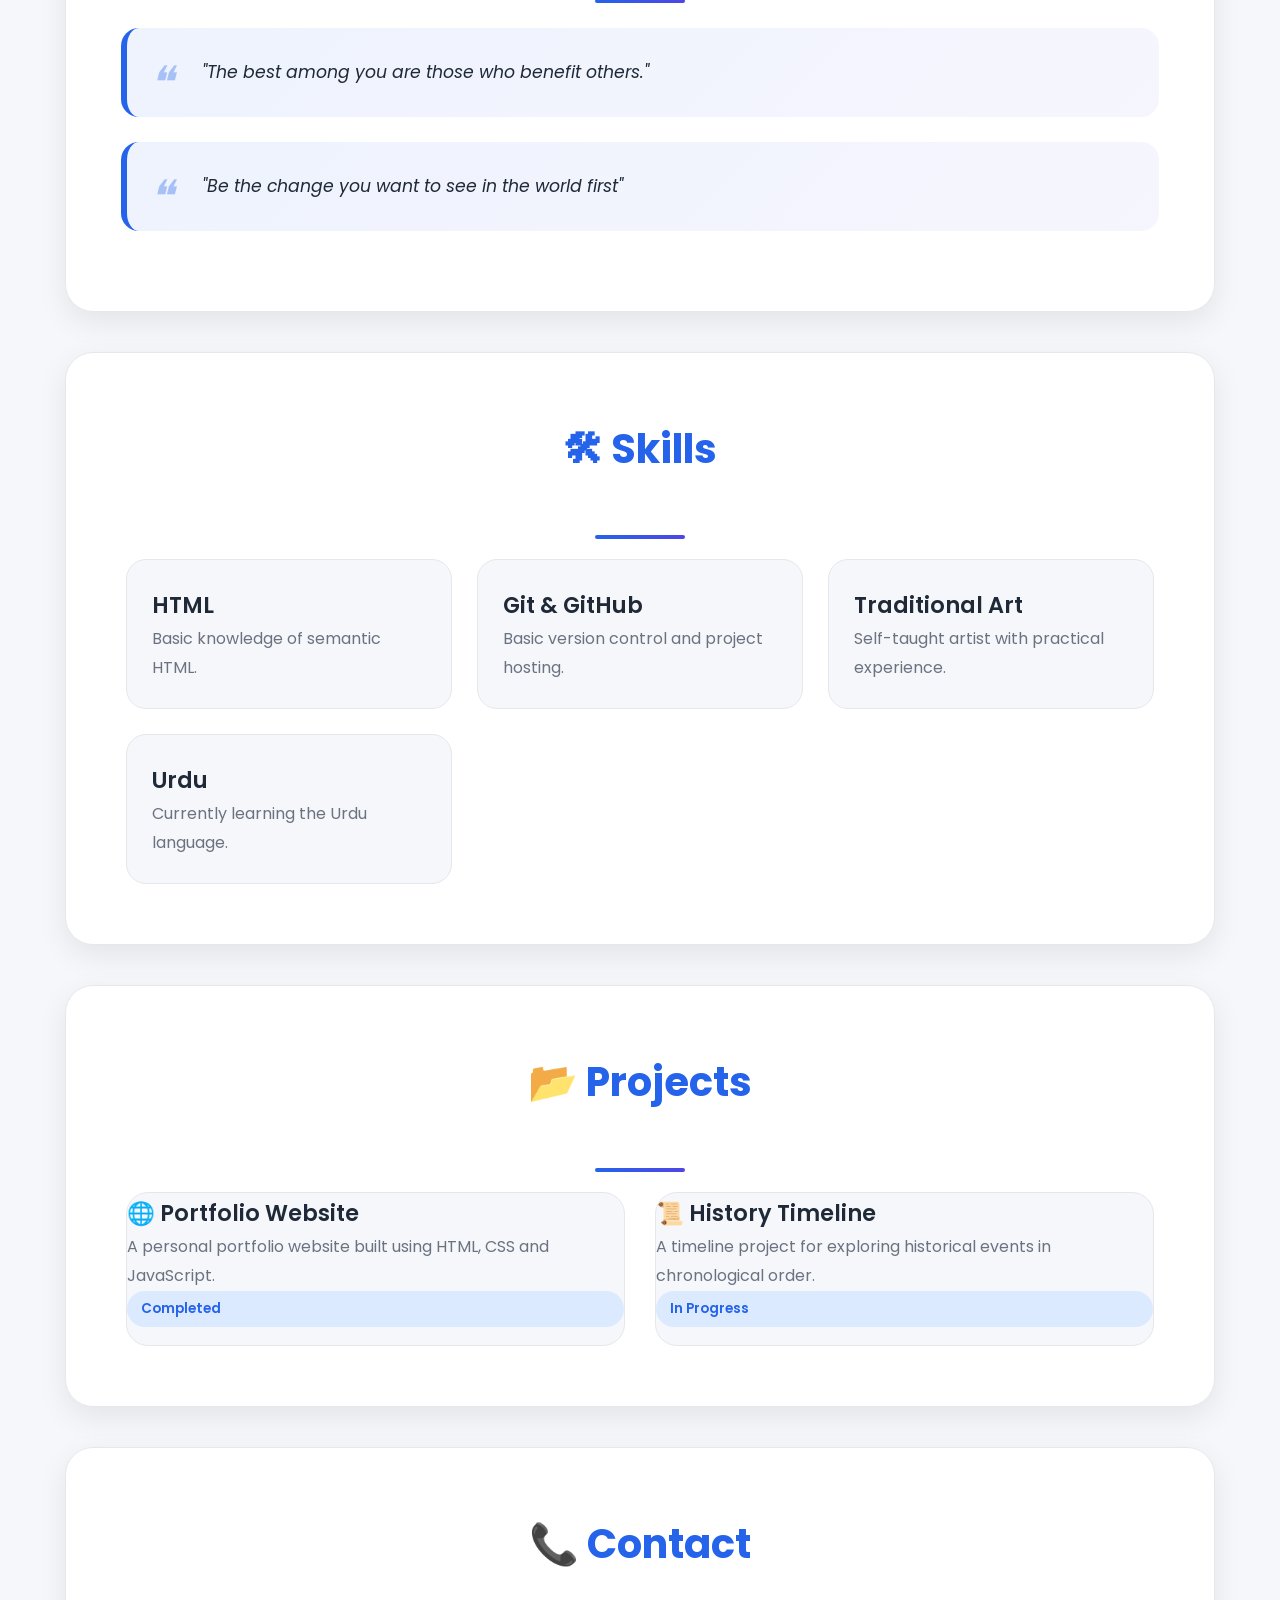
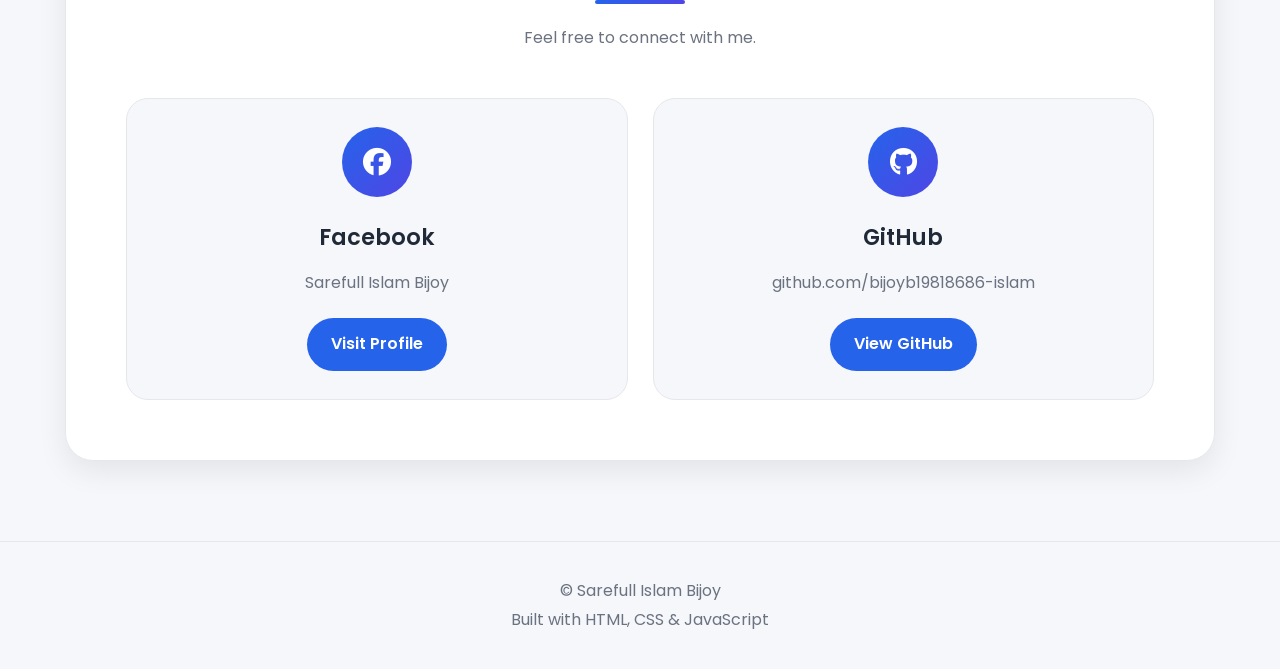
==== commit a9545968: "Revise quotes and skills in index.html Updated quotes and skill descriptions in the skills section." ====
--- a/index.html
+++ b/index.html
@@ -5,40 +5,77 @@
 
     <meta charset="UTF-8">
 
-    <meta name="viewport" content="width=device-width, initial-scale=1.0">
+    <meta name="viewport"
+          content="width=device-width, initial-scale=1.0">
+
+    <meta name="description"
+          content="Official Portfolio of Sarefull Islam Bijoy">
+
+    <meta name="keywords"
+          content="Portfolio, Student, Artist, Programmer">
+
+    <meta name="author"
+          content="Sarefull Islam Bijoy">
 
     <title>Bijoy Portfolio</title>
 
-    <link rel="stylesheet" href="style.css">
-
-    <link rel="icon" type="image/png" href="logo.png">
+    <link rel="icon"
+          type="image/png"
+          href="logo.png">
+
+    <link rel="stylesheet"
+          href="style.css">
+
+    <link rel="stylesheet"
+href="https://cdnjs.cloudflare.com/ajax/libs/font-awesome/6.7.2/css/all.min.css">
 
 </head>
 
 <body>
 
-<!-- ==========================
-        HEADER
-========================== -->
+
+<!--==================================
+            HEADER
+===================================-->
 
 <header>
 
-    <button id="menuBtn">☰</button>
-
-    <h2>Bijoy Portfolio</h2>
-
-    <button id="themeBtn">🌙</button>
+    <button id="menuBtn"
+            aria-label="Open Menu">
+
+        ☰
+
+    </button>
+
+    <h2 class="logo">
+
+        Bijoy Portfolio
+
+    </h2>
+
+    <button id="themeBtn"
+            aria-label="Toggle Theme">
+
+        🌙
+
+    </button>
 
 </header>
 
 
-<!-- ==========================
-        SIDEBAR
-========================== -->
-
-<div id="sidebar" class="sidebar">
-
-    <button id="closeBtn">✖</button>
+
+<!--==================================
+            SIDEBAR
+===================================-->
+
+<nav id="sidebar"
+     class="sidebar">
+
+    <button id="closeBtn">
+
+        ✕
+
+    </button>
 
     <a href="#home">🏠 Home</a>
 
@@ -56,191 +93,425 @@
 
     <a href="#contact">📞 Contact</a>
 
-</div>
-
-
-<!-- ==========================
-        MAIN
-========================== -->
+</nav>
+
+
 
 <main>
 
-
-<!-- ==========================
-        HOME
-========================== -->
-
-<section id="home" class="hero">
+    <!--==================================
+            HERO
+===================================-->
+
+<section id="home"
+         class="hero fade-up">
 
     <div class="hero-text">
 
-        <p class="greeting">
-
-            Assalamu Alaikum, I'm
+        <span class="greeting">
+
+            Assalamu Alaikum 👋
+
+        </span>
+
+        <h1 class="gradient-text">
+
+            Sarefull Islam Bijoy
+
+        </h1>
+
+        <h2>
+
+            Student • Artist • Lifelong Learner
+
+        </h2>
+
+        <p class="hero-description">
+
+            Welcome to my personal portfolio.
+            I enjoy learning new technologies,
+            creating meaningful projects,
+            improving my artistic skills,
+            and growing every day with curiosity,
+            creativity and consistency.
 
         </p>
 
-        <h1>
-
-            Sarefull Islam Bijoy
-
-        </h1>
-
-        <h2>
-
-            Student | Artist | Lifelong Learner
-
-        </h2>
-
-        <p class="hero-description">
-
-            I'm a student with a passion for art, technology, and languages.
-            I enjoy exploring new ideas, building creative projects,
-            and learning something new every day.
-
-        </p>
+
+        <div class="hero-buttons">
+
+            <a href="#projects"
+               class="project-btn">
+
+                View Projects
+
+            </a>
+
+
+            <a href="#contact"
+               class="project-btn">
+
+                Contact Me
+
+            </a>
+
+        </div>
 
     </div>
 
 
+
     <div class="hero-image">
 
         <div class="profile-frame">
 
-            <img src="profile.jpg" alt="Bijoy">
+            <img src="profile.jpg"
+                 alt="Sarefull Islam Bijoy">
 
         </div>
 
     </div>
 
 </section>
-
-
-<!-- ==========================
-        ABOUT
-========================== -->
-
-<section id="about">
-
-    <h2>👤 About Me</h2>
+<!--==================================
+            ABOUT
+===================================-->
+
+<section id="about"
+         class="fade-up">
+
+    <h2>
+
+        👤 About Me
+
+    </h2>
+
+    <div class="divider"></div>
 
     <p>
 
-        Hello! I'm Sarefull Islam Bijoy.
-
-        I'm passionate about art, technology, languages, and continuous learning.
-
-        I enjoy exploring new ideas and building creative projects that help me grow every day.
+        Assalamu Alaikum.
+        I'm <strong>Sarefull Islam Bijoy</strong>,
+        a student, artist and lifelong learner.
 
     </p>
 
+    <p>
+
+        I enjoy exploring
+        <strong>Technology</strong>,
+        <strong>Programming</strong>,
+        <strong>Art</strong>,
+        <strong>Languages</strong>
+        and
+        <strong>Islamic Studies</strong>.
+
+    </p>
+
+    <p>
+
+        My goal is to improve myself every day,
+        build useful projects,
+        and continue learning with patience,
+        discipline and consistency.
+
+    </p>
+
 </section>
 
 
-<!-- ==========================
-        PHILOSOPHY
-========================== -->
-
-<section id="philosophy">
-
-    <h2>💡 Philosophy</h2>
+
+<!--==================================
+          PHILOSOPHY
+===================================-->
+
+<section id="philosophy"
+         class="fade-up">
+
+    <h2>
+
+        💡 Philosophy
+
+    </h2>
+
+    <div class="divider"></div>
 
     <blockquote>
 
-        "Be the change you wish to see in the world."
+        "The best among you are those
+        who benefit others."
 
     </blockquote>
 
     <blockquote>
 
-        "The best among you are those who benefit others."
+        "Be the change you want to see in the world first"
 
     </blockquote>
 
 </section>
 
-
-<!-- ==========================
-        SKILLS
-========================== -->
-
-<section id="skills">
-
-    <h2>🛠 Skills</h2>
-
-    <ul>
-
-        <li>HTML (Basic)</li>
-
-        <li>CSS (Learning)</li>
-
-        <li>JavaScript (Learning)</li>
-
-        <li>Python (Basic)</li>
-
-        <li>Git & GitHub (Basic)</li>
-
-    </ul>
+    <!--==================================
+            SKILLS
+===================================-->
+
+<section id="skills"
+         class="fade-up">
+
+    <h2>
+
+        🛠 Skills
+
+    </h2>
+
+    <div class="divider"></div>
+
+    <div class="skills-grid">
+
+        <div class="skill-card">
+
+            <h3>HTML</h3>
+
+            <p>
+
+                Basic knowledge of semantic HTML.
+
+            </p>
+
+        </div>
+
+        <div class="skill-card">
+
+            <h3>Git & GitHub</h3>
+
+            <p>
+
+                Basic version control and project hosting.
+
+            </p>
+
+        </div>
+
+        <div class="skill-card">
+
+            <h3>Traditional Art</h3>
+
+            <p>
+
+                Self-taught artist with practical experience.
+
+            </p>
+
+        </div>
+
+        <div class="skill-card">
+
+            <h3>Urdu</h3>
+
+            <p>
+
+                Currently learning the Urdu language.
+
+            </p>
+
+        </div>
+
+    </div>
 
 </section>
 
 
-<!-- ==========================
-        PROJECTS
-========================== -->
-
-<section id="projects">
-
-    <h2>📂 Projects</h2>
-
-    <ul>
-
-        <li>Portfolio Website</li>
-
-        <li>History Timeline (Coming Soon)</li>
-
-    </ul>
+
+<!--==================================
+            PROJECTS
+===================================-->
+
+<section id="projects"
+         class="fade-up">
+
+    <h2>
+
+        📂 Projects
+
+    </h2>
+
+    <div class="divider"></div>
+
+    <div class="projects-grid">
+
+
+        <div class="project-card">
+
+            <h3>
+
+                🌐 Portfolio Website
+
+            </h3>
+
+            <p>
+
+                A personal portfolio website
+                built using HTML, CSS
+                and JavaScript.
+
+            </p>
+
+            <span class="project-status">
+
+                Completed
+
+            </span>
+
+        </div>
+
+
+
+        <div class="project-card">
+
+            <h3>
+
+                📜 History Timeline
+
+            </h3>
+
+            <p>
+
+                A timeline project for
+                exploring historical events
+                in chronological order.
+
+            </p>
+
+            <span class="project-status">
+
+                In Progress
+
+            </span>
+
+        </div>
+
+    </div>
 
 </section>
 
-
-<!-- ==========================
-        CONTACT
-========================== -->
-
-<section id="contact">
-
-    <h2>📞 Contact</h2>
-
-    <p>📍 Cumilla, Bangladesh</p>
+    <!--==================================
+            CONTACT
+===================================-->
+
+<section id="contact"
+         class="fade-up">
+
+    <h2>
+
+        📞 Contact
+
+    </h2>
+
+    <div class="divider"></div>
+
+    <p class="contact-subtitle">
+
+        Feel free to connect with me.
+
+    </p>
+
+
+    <div class="contact-grid">
+
+
+        <div class="contact-card">
+
+            <div class="contact-icon">
+
+                <i class="fa-brands fa-facebook"></i>
+
+            </div>
+
+            <h3>
+
+                Facebook
+
+            </h3>
+
+            <p>
+
+                Sarefull Islam Bijoy
+
+            </p>
+
+            <a class="contact-link"
+               href="https://www.facebook.com/share/18pt2AtYHX/"
+               target="_blank">
+
+                Visit Profile
+
+            </a>
+
+        </div>
+
+
+
+        <div class="contact-card">
+
+            <div class="contact-icon">
+
+                <i class="fa-brands fa-github"></i>
+
+            </div>
+
+            <h3>
+
+                GitHub
+
+            </h3>
+
+            <p>
+
+                github.com/bijoyb19818686-islam
+
+            </p>
+
+            <a class="contact-link"
+               href="https://github.com/bijoyb19818686-islam"
+               target="_blank">
+
+                View GitHub
+
+            </a>
+
+        </div>
+
+
+    </div>
+
+</section>
+
+</main>
+
+
+
+<!--==================================
+            FOOTER
+===================================-->
+
+<footer>
 
     <p>
 
-        📘 Facebook :
-
-        <a href="https://www.facebook.com/share/18pt2AtYHX/" target="_blank">
-
-            Sarefull Islam Bijoy
-
-        </a>
+        © <span class="current-year"></span>
+        Sarefull Islam Bijoy
 
     </p>
 
     <p>
 
-        💻 GitHub :
-
-        <a href="https://github.com/bijoyb19818686-islam" target="_blank">
-
-            github.com/bijoyb19818686-islam
-
-        </a>
+        Built with HTML, CSS & JavaScript
 
     </p>
 
-</section>
-
-</main>
+</footer>
+
+
 
 <script src="script.js"></script>
 
--- a/style.css
+++ b/style.css
@@ -1,595 +1,3531 @@
-/* ==========================
-   Global
-========================== */
-
-html{
-    scroll-behavior:smooth;
-}
-
-*{
+/*==================================================
+            BIJOY PORTFOLIO
+              STYLE.CSS
+              PART 1
+==================================================*/
+
+
+/*==============================
+        GOOGLE FONT
+==============================*/
+
+@import url("https://fonts.googleapis.com/css2?family=Poppins:wght@300;400;500;600;700;800&display=swap");
+
+
+/*==============================
+        CSS VARIABLES
+==============================*/
+
+:root{
+
+    --primary:#2563eb;
+    --primary-dark:#1d4ed8;
+
+    --secondary:#0f172a;
+
+    --background:#f5f7fb;
+    --surface:#ffffff;
+
+    --text:#1f2937;
+    --text-light:#6b7280;
+
+    --border:#e5e7eb;
+
+    --shadow:0 10px 30px rgba(0,0,0,.08);
+
+    --radius:18px;
+
+    --transition:.30s ease;
+
+}
+
+
+/*==============================
+        DARK MODE
+==============================*/
+
+body.dark{
+
+    --background:#0f172a;
+
+    --surface:#1e293b;
+
+    --text:#f8fafc;
+
+    --text-light:#cbd5e1;
+
+    --border:#334155;
+
+    --shadow:0 12px 35px rgba(0,0,0,.45);
+
+}
+
+
+/*==============================
+        RESET
+==============================*/
+
+*,
+*::before,
+*::after{
+
     margin:0;
     padding:0;
+
     box-sizing:border-box;
-    font-family:Arial,sans-serif;
-}
+
+}
+
+
+/*==============================
+        HTML
+==============================*/
+
+html{
+
+    scroll-behavior:smooth;
+
+}
+
+
+/*==============================
+        BODY
+==============================*/
 
 body{
-    background:#f4f4f4;
-    color:#222;
-    transition:.3s;
-}
-
-/* ==========================
-   Header
-========================== */
+
+    font-family:"Poppins",sans-serif;
+
+    background:var(--background);
+
+    color:var(--text);
+
+    line-height:1.8;
+
+    transition:
+
+        background var(--transition),
+
+        color var(--transition);
+
+}
+
+
+/*==============================
+        IMAGES
+==============================*/
+
+img{
+
+    display:block;
+
+    max-width:100%;
+
+}
+
+
+/*==============================
+        LINKS
+==============================*/
+
+a{
+
+    color:inherit;
+
+    text-decoration:none;
+
+    transition:var(--transition);
+
+}
+
+
+/*==============================
+        BUTTON
+==============================*/
+
+button{
+
+    font-family:inherit;
+
+    border:none;
+
+    outline:none;
+
+    cursor:pointer;
+
+}
+
+
+/*==============================
+        LIST
+==============================*/
+
+ul{
+
+    list-style:none;
+
+}
+
+
+/*==============================
+        MAIN
+==============================*/
+
+main{
+
+    width:min(1150px,92%);
+
+    margin:auto;
+
+}
+
+
+/*==============================
+        SECTION
+==============================*/
+
+section{
+
+    padding:90px 0;
+
+}
+
+
+/*==============================
+        HEADINGS
+==============================*/
+
+h1{
+
+    font-size:clamp(2.3rem,5vw,4rem);
+
+    font-weight:800;
+
+    color:var(--text);
+
+}
+
+
+h2{
+
+    font-size:clamp(1.8rem,4vw,2.5rem);
+
+    font-weight:700;
+
+    color:var(--primary);
+
+}
+
+
+h3{
+
+    font-size:1.4rem;
+
+    font-weight:600;
+
+}
+
+
+/*==============================
+        PARAGRAPH
+==============================*/
+
+p{
+
+    color:var(--text-light);
+
+}
+
+
+/*==============================
+        SELECTION
+==============================*/
+
+::selection{
+
+    background:var(--primary);
+
+    color:white;
+
+}
+
+
+/*==============================
+        SCROLLBAR
+==============================*/
+
+::-webkit-scrollbar{
+
+    width:10px;
+
+}
+
+
+::-webkit-scrollbar-track{
+
+    background:var(--background);
+
+}
+
+
+::-webkit-scrollbar-thumb{
+
+    background:var(--primary);
+
+    border-radius:20px;
+
+}
+
+
+::-webkit-scrollbar-thumb:hover{
+
+    background:var(--primary-dark);
+
+}
+
+
+/*==============================
+        CARD
+==============================*/
+
+.card{
+
+    background:var(--surface);
+
+    border:1px solid var(--border);
+
+    border-radius:var(--radius);
+
+    box-shadow:var(--shadow);
+
+}
+
+
+/*==============================
+        TRANSITION
+==============================*/
+
+.card,
+button,
+a,
+img{
+
+    transition:var(--transition);
+
+}
+
+/*==================================================
+            HEADER & SIDEBAR
+==================================================*/
+
+
+/*==============================
+            HEADER
+==============================*/
 
 header{
+
     position:sticky;
+
     top:0;
+
     z-index:1000;
 
     display:flex;
+
+    align-items:center;
+
     justify-content:space-between;
+
+    padding:18px 8%;
+
+    background:rgba(255,255,255,.85);
+
+    backdrop-filter:blur(18px);
+
+    -webkit-backdrop-filter:blur(18px);
+
+    border-bottom:1px solid var(--border);
+
+    transition:var(--transition);
+
+}
+
+body.dark header{
+
+    background:rgba(15,23,42,.90);
+
+}
+
+
+/*==============================
+        HEADER TITLE
+==============================*/
+
+header h2{
+
+    color:var(--primary);
+
+    font-size:1.4rem;
+
+    font-weight:700;
+
+    letter-spacing:.5px;
+
+}
+
+
+/*==============================
+        HEADER BUTTONS
+==============================*/
+
+#menuBtn,
+#themeBtn{
+
+    width:48px;
+
+    height:48px;
+
+    display:flex;
+
     align-items:center;
 
+    justify-content:center;
+
+    border-radius:50%;
+
+    background:var(--surface);
+
+    color:var(--text);
+
+    border:1px solid var(--border);
+
+    box-shadow:var(--shadow);
+
+    font-size:1.2rem;
+
+}
+
+#menuBtn:hover,
+#themeBtn:hover{
+
+    background:var(--primary);
+
+    color:#fff;
+
+    transform:translateY(-3px);
+
+}
+
+
+/*==============================
+            SIDEBAR
+==============================*/
+
+.sidebar{
+
+    position:fixed;
+
+    top:0;
+
+    left:-290px;
+
+    width:280px;
+
+    height:100vh;
+
+    background:var(--surface);
+
+    border-right:1px solid var(--border);
+
+    box-shadow:var(--shadow);
+
+    padding:25px;
+
+    transition:.35s ease;
+
+    z-index:2000;
+
+    overflow-y:auto;
+
+}
+
+.sidebar.active{
+
+    left:0;
+
+}
+
+
+/*==============================
+        CLOSE BUTTON
+==============================*/
+
+#closeBtn{
+
+    width:42px;
+
+    height:42px;
+
+    margin-left:auto;
+
+    margin-bottom:30px;
+
+    display:flex;
+
+    align-items:center;
+
+    justify-content:center;
+
+    border-radius:50%;
+
+    background:var(--primary);
+
+    color:#fff;
+
+    font-size:18px;
+
+}
+
+#closeBtn:hover{
+
+    transform:rotate(90deg);
+
+}
+
+
+/*==============================
+        SIDEBAR LINKS
+==============================*/
+
+.sidebar a{
+
+    display:flex;
+
+    align-items:center;
+
+    gap:12px;
+
+    padding:15px 18px;
+
+    margin-bottom:10px;
+
+    border-radius:14px;
+
+    color:var(--text);
+
+    font-weight:500;
+
+}
+
+.sidebar a:hover{
+
+    background:var(--primary);
+
+    color:#fff;
+
+    transform:translateX(8px);
+
+}
+
+
+/*==============================
+        ACTIVE LINK
+==============================*/
+
+.sidebar a.active{
+
+    background:var(--primary);
+
+    color:#fff;
+
+}
+
+
+/*==============================
+        MOBILE
+==============================*/
+
+@media(max-width:768px){
+
+    header{
+
+        padding:15px 20px;
+
+    }
+
+    header h2{
+
+        font-size:1.15rem;
+
+    }
+
+    .sidebar{
+
+        width:260px;
+
+    }
+
+        }
+/*==================================================
+                HERO SECTION
+==================================================*/
+
+.hero{
+
+    min-height:calc(100vh - 80px);
+
+    display:flex;
+
+    align-items:center;
+
+    justify-content:space-between;
+
+    gap:80px;
+
+    padding:80px 0;
+
+}
+
+
+/*==============================
+            HERO TEXT
+==============================*/
+
+.hero-text{
+
+    flex:1;
+
+}
+
+.greeting{
+
+    display:inline-block;
+
+    padding:8px 18px;
+
+    background:#dbeafe;
+
+    color:var(--primary);
+
+    border-radius:30px;
+
+    font-size:.95rem;
+
+    font-weight:600;
+
+    margin-bottom:20px;
+
+}
+
+body.dark .greeting{
+
+    background:#1e3a8a;
+
+    color:#fff;
+
+}
+
+.hero h1{
+
+    margin-bottom:18px;
+
+    line-height:1.2;
+
+}
+
+.hero h2{
+
+    margin-bottom:22px;
+
+    color:var(--primary);
+
+}
+
+.hero-description{
+
+    max-width:600px;
+
+    font-size:1.05rem;
+
+    margin-bottom:35px;
+
+}
+
+
+/*==============================
+            BUTTON
+==============================*/
+
+.hero-btn{
+
+    display:inline-flex;
+
+    align-items:center;
+
+    gap:10px;
+
+    padding:14px 28px;
+
+    border-radius:50px;
+
+    background:var(--primary);
+
+    color:#fff;
+
+    font-weight:600;
+
+    box-shadow:0 10px 25px rgba(37,99,235,.35);
+
+}
+
+.hero-btn:hover{
+
+    background:var(--primary-dark);
+
+    transform:translateY(-4px);
+
+}
+
+
+/*==============================
+        HERO IMAGE
+==============================*/
+
+.hero-image{
+
+    flex:1;
+
+    display:flex;
+
+    justify-content:center;
+
+}
+
+
+/*==============================
+        PROFILE FRAME
+==============================*/
+
+.profile-frame{
+
+    width:320px;
+
+    height:390px;
+
+    padding:8px;
+
+    border-radius:170px 170px 60px 60px;
+
+    background:linear-gradient(
+        135deg,
+        #2563eb,
+        #4f46e5,
+        #06b6d4
+    );
+
+    animation:float 4s ease-in-out infinite;
+
+    box-shadow:
+        0 20px 45px rgba(37,99,235,.35);
+
+}
+
+.profile-frame img{
+
+    width:100%;
+
+    height:100%;
+
+    object-fit:cover;
+
+    border-radius:165px 165px 55px 55px;
+
+}
+
+
+/*==============================
+        FLOAT ANIMATION
+==============================*/
+
+@keyframes float{
+
+    0%{
+
+        transform:translateY(0);
+
+    }
+
+    50%{
+
+        transform:translateY(-12px);
+
+    }
+
+    100%{
+
+        transform:translateY(0);
+
+    }
+
+}
+
+
+/*==============================
+        MOBILE
+==============================*/
+
+@media(max-width:900px){
+
+.hero{
+
+    flex-direction:column-reverse;
+
+    text-align:center;
+
+    gap:50px;
+
+}
+
+.hero-description{
+
+    margin:auto auto 30px;
+
+}
+
+.profile-frame{
+
+    width:250px;
+
+    height:300px;
+
+}
+
+.hero h1{
+
+    font-size:2.7rem;
+
+}
+
+.hero h2{
+
+    font-size:1.4rem;
+
+}
+
+}
+
+/*==================================================
+            ABOUT & PHILOSOPHY
+==================================================*/
+
+/*==============================
+        SECTION CARD
+==============================*/
+
+#about,
+#philosophy{
+
+    background:var(--surface);
+
+    border:1px solid var(--border);
+
+    border-radius:28px;
+
+    padding:55px;
+
+    margin:40px 0;
+
+    box-shadow:var(--shadow);
+
+    transition:var(--transition);
+
+}
+
+#about:hover,
+#philosophy:hover{
+
+    transform:translateY(-6px);
+
+    box-shadow:0 20px 45px rgba(0,0,0,.12);
+
+}
+
+
+/*==============================
+        SECTION TITLE
+==============================*/
+
+#about h2,
+#philosophy h2{
+
+    position:relative;
+
+    display:inline-block;
+
+    margin-bottom:28px;
+
+    padding-bottom:12px;
+
+}
+
+#about h2::after,
+#philosophy h2::after{
+
+    content:"";
+
+    position:absolute;
+
+    left:0;
+
+    bottom:0;
+
+    width:70px;
+
+    height:4px;
+
+    border-radius:50px;
+
+    background:linear-gradient(
+        90deg,
+        #2563eb,
+        #4f46e5
+    );
+
+}
+
+
+/*==============================
+        ABOUT TEXT
+==============================*/
+
+#about p{
+
+    max-width:850px;
+
+    font-size:1.08rem;
+
+    color:var(--text-light);
+
+    line-height:2;
+
+}
+
+
+/*==============================
+        BLOCKQUOTE
+==============================*/
+
+blockquote{
+
+    position:relative;
+
+    margin:25px 0;
+
+    padding:28px 30px 28px 75px;
+
+    background:linear-gradient(
+        135deg,
+        rgba(37,99,235,.08),
+        rgba(79,70,229,.05)
+    );
+
+    border-left:6px solid var(--primary);
+
+    border-radius:18px;
+
+    color:var(--text);
+
+    font-size:1.08rem;
+
+    font-style:italic;
+
+    line-height:1.9;
+
+    transition:var(--transition);
+
+}
+
+
+/*==============================
+        QUOTE ICON
+==============================*/
+
+blockquote::before{
+
+    content:"❝";
+
+    position:absolute;
+
+    left:22px;
+
+    top:12px;
+
+    font-size:2.8rem;
+
+    color:var(--primary);
+
+    opacity:.35;
+
+}
+
+
+/*==============================
+        BLOCKQUOTE HOVER
+==============================*/
+
+blockquote:hover{
+
+    transform:translateX(8px);
+
+    box-shadow:0 12px 30px rgba(37,99,235,.15);
+
+}
+
+
+/*==============================
+        DARK MODE
+==============================*/
+
+body.dark blockquote{
+
+    background:rgba(255,255,255,.05);
+
+    color:var(--text);
+
+}
+
+
+/*==============================
+        MOBILE
+==============================*/
+
+@media(max-width:768px){
+
+    #about,
+    #philosophy{
+
+        padding:30px 24px;
+
+        border-radius:22px;
+
+    }
+
+    blockquote{
+
+        padding:22px 22px 22px 60px;
+
+        font-size:1rem;
+
+    }
+
+    blockquote::before{
+
+        left:16px;
+
+        font-size:2.2rem;
+
+    }
+
+        }
+/*==================================================
+                SKILLS
+==================================================*/
+
+/*==============================
+        SECTION
+==============================*/
+
+#skills{
+
+    margin:40px 0;
+
+    padding:60px;
+
+    background:var(--surface);
+
+    border:1px solid var(--border);
+
+    border-radius:28px;
+
+    box-shadow:var(--shadow);
+
+}
+
+#skills h2{
+
+    text-align:center;
+
+    margin-bottom:50px;
+
+}
+
+
+/*==============================
+        GRID
+==============================*/
+
+.skills-grid{
+
+    display:grid;
+
+    grid-template-columns:repeat(auto-fit,minmax(300px,1fr));
+
+    gap:25px;
+
+}
+
+
+/*==============================
+        CARD
+==============================*/
+
+.skill-card{
+
+    padding:25px;
+
+    background:var(--background);
+
+    border:1px solid var(--border);
+
+    border-radius:20px;
+
+    transition:var(--transition);
+
+}
+
+.skill-card:hover{
+
+    transform:translateY(-8px);
+
+    box-shadow:0 18px 40px rgba(0,0,0,.12);
+
+}
+
+
+/*==============================
+        TOP
+==============================*/
+
+.skill-top{
+
+    display:flex;
+
+    justify-content:space-between;
+
+    align-items:center;
+
+    margin-bottom:16px;
+
+}
+
+.skill-name{
+
+    font-size:1.05rem;
+
+    font-weight:600;
+
+    color:var(--text);
+
+}
+
+.skill-percent{
+
+    color:var(--primary);
+
+    font-weight:700;
+
+}
+
+
+/*==============================
+        BAR
+==============================*/
+
+.skill-bar{
+
+    height:12px;
+
+    background:#dbe4f3;
+
+    border-radius:50px;
+
+    overflow:hidden;
+
+}
+
+body.dark .skill-bar{
+
+    background:#334155;
+
+}
+
+.skill-fill{
+
+    height:100%;
+
+    border-radius:50px;
+
+    background:linear-gradient(
+        90deg,
+        #2563eb,
+        #4f46e5,
+        #06b6d4
+    );
+
+    transition:1.2s ease;
+
+}
+
+
+/*==============================
+        DIFFERENT LEVEL
+==============================*/
+
+.html{
+
+    width:90%;
+
+}
+
+.css{
+
+    width:80%;
+
+}
+
+.javascript{
+
+    width:60%;
+
+}
+
+.python{
+
+    width:65%;
+
+}
+
+.git{
+
+    width:55%;
+
+}
+
+
+/*==============================
+        MOBILE
+==============================*/
+
+@media(max-width:768px){
+
+#skills{
+
+    padding:35px 22px;
+
+}
+
+.skills-grid{
+
+    grid-template-columns:1fr;
+
+}
+
+}
+
+/*==================================================
+                PROJECTS
+==================================================*/
+
+/*==============================
+        SECTION
+==============================*/
+
+#projects{
+
+    margin:40px 0;
+
+    padding:60px;
+
+    background:var(--surface);
+
+    border:1px solid var(--border);
+
+    border-radius:28px;
+
+    box-shadow:var(--shadow);
+
+}
+
+#projects h2{
+
+    text-align:center;
+
+    margin-bottom:50px;
+
+}
+
+
+/*==============================
+        GRID
+==============================*/
+
+.projects-grid{
+
+    display:grid;
+
+    grid-template-columns:repeat(auto-fit,minmax(330px,1fr));
+
+    gap:30px;
+
+}
+
+
+/*==============================
+        CARD
+==============================*/
+
+.project-card{
+
+    display:flex;
+
+    flex-direction:column;
+
+    background:var(--background);
+
+    border:1px solid var(--border);
+
+    border-radius:22px;
+
+    overflow:hidden;
+
+    transition:var(--transition);
+
+}
+
+.project-card:hover{
+
+    transform:translateY(-10px);
+
+    box-shadow:0 20px 45px rgba(0,0,0,.12);
+
+}
+
+
+/*==============================
+        IMAGE
+==============================*/
+
+.project-image{
+
+    width:100%;
+
+    aspect-ratio:16/9;
+
+    overflow:hidden;
+
+}
+
+.project-image img{
+
+    width:100%;
+
+    height:100%;
+
+    object-fit:cover;
+
+    transition:.5s;
+
+}
+
+.project-card:hover .project-image img{
+
+    transform:scale(1.08);
+
+}
+
+
+/*==============================
+        CONTENT
+==============================*/
+
+.project-content{
+
+    padding:24px;
+
+}
+
+.project-content h3{
+
+    margin-bottom:12px;
+
+    color:var(--text);
+
+}
+
+.project-content p{
+
+    margin-bottom:20px;
+
+    line-height:1.8;
+
+}
+
+
+/*==============================
+        BADGE
+==============================*/
+
+.project-status{
+
+    display:inline-block;
+
+    margin-bottom:18px;
+
+    padding:6px 14px;
+
+    border-radius:50px;
+
+    font-size:.85rem;
+
+    font-weight:600;
+
+    background:#dbeafe;
+
+    color:var(--primary);
+
+}
+
+body.dark .project-status{
+
+    background:#1e3a8a;
+
+    color:#fff;
+
+}
+
+
+/*==============================
+        BUTTONS
+==============================*/
+
+.project-buttons{
+
+    display:flex;
+
+    gap:12px;
+
+    flex-wrap:wrap;
+
+}
+
+.project-btn{
+
+    display:inline-flex;
+
+    align-items:center;
+
+    justify-content:center;
+
+    padding:12px 22px;
+
+    border-radius:50px;
+
+    font-weight:600;
+
+    background:var(--primary);
+
+    color:#fff;
+
+}
+
+.project-btn:hover{
+
+    background:var(--primary-dark);
+
+    transform:translateY(-3px);
+
+}
+
+.project-btn.secondary{
+
+    background:transparent;
+
+    color:var(--primary);
+
+    border:2px solid var(--primary);
+
+}
+
+.project-btn.secondary:hover{
+
+    background:var(--primary);
+
+    color:#fff;
+
+}
+
+
+/*==============================
+        MOBILE
+==============================*/
+
+@media(max-width:768px){
+
+#projects{
+
+    padding:35px 22px;
+
+}
+
+.projects-grid{
+
+    grid-template-columns:1fr;
+
+}
+
+.project-buttons{
+
+    flex-direction:column;
+
+}
+
+.project-btn{
+
+    width:100%;
+
+}
+
+}
+
+/*==================================================
+                CONTACT
+==================================================*/
+
+/*==============================
+        CONTACT SECTION
+==============================*/
+
+#contact{
+
+    margin:40px 0 80px;
+
+    padding:60px;
+
+    background:var(--surface);
+
+    border:1px solid var(--border);
+
+    border-radius:28px;
+
+    box-shadow:var(--shadow);
+
+}
+
+#contact h2{
+
+    text-align:center;
+
+    margin-bottom:18px;
+
+}
+
+.contact-subtitle{
+
+    max-width:650px;
+
+    margin:0 auto 45px;
+
+    text-align:center;
+
+    color:var(--text-light);
+
+}
+
+
+/*==============================
+        GRID
+==============================*/
+
+.contact-grid{
+
+    display:grid;
+
+    grid-template-columns:repeat(auto-fit,minmax(280px,1fr));
+
+    gap:25px;
+
+}
+
+
+/*==============================
+        CARD
+==============================*/
+
+.contact-card{
+
+    padding:28px;
+
+    background:var(--background);
+
+    border:1px solid var(--border);
+
+    border-radius:22px;
+
+    text-align:center;
+
+    transition:var(--transition);
+
+}
+
+.contact-card:hover{
+
+    transform:translateY(-8px);
+
+    box-shadow:0 18px 40px rgba(0,0,0,.12);
+
+}
+
+
+/*==============================
+        ICON
+==============================*/
+
+.contact-icon{
+
+    width:70px;
+
+    height:70px;
+
+    margin:0 auto 20px;
+
+    display:flex;
+
+    justify-content:center;
+
+    align-items:center;
+
+    border-radius:50%;
+
+    background:linear-gradient(
+        135deg,
+        #2563eb,
+        #4f46e5
+    );
+
+    color:#fff;
+
+    font-size:28px;
+
+}
+
+
+/*==============================
+        TITLE
+==============================*/
+
+.contact-card h3{
+
+    margin-bottom:12px;
+
+    color:var(--text);
+
+}
+
+
+/*==============================
+        TEXT
+==============================*/
+
+.contact-card p{
+
+    margin-bottom:20px;
+
+    line-height:1.8;
+
+}
+
+
+/*==============================
+        LINK
+==============================*/
+
+.contact-link{
+
+    display:inline-flex;
+
+    align-items:center;
+
+    justify-content:center;
+
+    padding:12px 24px;
+
+    border-radius:50px;
+
+    background:var(--primary);
+
+    color:#fff;
+
+    font-weight:600;
+
+}
+
+.contact-link:hover{
+
+    background:var(--primary-dark);
+
+    transform:translateY(-3px);
+
+}
+
+
+/*==============================
+        SOCIAL
+==============================*/
+
+.social-links{
+
+    display:flex;
+
+    justify-content:center;
+
+    gap:18px;
+
+    margin-top:45px;
+
+}
+
+.social-links a{
+
+    width:55px;
+
+    height:55px;
+
+    display:flex;
+
+    justify-content:center;
+
+    align-items:center;
+
+    border-radius:50%;
+
+    background:var(--surface);
+
+    border:1px solid var(--border);
+
+    box-shadow:var(--shadow);
+
+    font-size:22px;
+
+}
+
+.social-links a:hover{
+
+    background:var(--primary);
+
+    color:#fff;
+
+    transform:translateY(-6px) rotate(8deg);
+
+}
+
+
+/*==============================
+        MOBILE
+==============================*/
+
+@media(max-width:768px){
+
+    #contact{
+
+        padding:35px 22px;
+
+    }
+
+    .contact-grid{
+
+        grid-template-columns:1fr;
+
+    }
+
+    .social-links{
+
+        flex-wrap:wrap;
+
+    }
+
+}
+
+/*==================================================
+                EDUCATION
+==================================================*/
+
+/*==============================
+        EDUCATION SECTION
+==============================*/
+
+.education-section{
+
+    margin:40px 0 80px;
+
+    padding:60px;
+
+    background:var(--surface);
+
+    border:1px solid var(--border);
+
+    border-radius:28px;
+
+    box-shadow:var(--shadow);
+
+}
+
+.education-section h2{
+
+    text-align:center;
+
+    margin-bottom:18px;
+
+}
+
+.education-subtitle{
+
+    max-width:700px;
+
+    margin:0 auto 50px;
+
+    text-align:center;
+
+    color:var(--text-light);
+
+}
+
+
+/*==============================
+        TIMELINE
+==============================*/
+
+.education-timeline{
+
+    position:relative;
+
+    display:flex;
+
+    flex-direction:column;
+
+    gap:35px;
+
+}
+
+.education-timeline::before{
+
+    content:"";
+
+    position:absolute;
+
+    left:38px;
+
+    top:0;
+
+    width:4px;
+
+    height:100%;
+
+    background:linear-gradient(
+        to bottom,
+        #2563eb,
+        #4f46e5
+    );
+
+    border-radius:50px;
+
+}
+
+
+/*==============================
+        CARD
+==============================*/
+
+.education-card{
+
+    position:relative;
+
+    display:flex;
+
+    gap:25px;
+
+    align-items:flex-start;
+
+    padding:25px;
+
+    margin-left:30px;
+
+    background:var(--background);
+
+    border:1px solid var(--border);
+
+    border-radius:22px;
+
+    transition:var(--transition);
+
+}
+
+.education-card:hover{
+
+    transform:translateY(-6px);
+
+    box-shadow:0 18px 40px rgba(0,0,0,.12);
+
+}
+
+
+/*==============================
+        TIMELINE DOT
+==============================*/
+
+.education-card::before{
+
+    content:"";
+
+    position:absolute;
+
+    left:-42px;
+
+    top:38px;
+
+    width:18px;
+
+    height:18px;
+
+    border-radius:50%;
+
+    background:var(--primary);
+
+    border:4px solid var(--surface);
+
+}
+
+
+/*==============================
+        LOGO
+==============================*/
+
+.education-logo{
+
+    width:90px;
+
+    height:90px;
+
+    border-radius:50%;
+
+    object-fit:cover;
+
+    border:3px solid var(--primary);
+
+    flex-shrink:0;
+
+}
+
+
+/*==============================
+        CONTENT
+==============================*/
+
+.education-content{
+
+    flex:1;
+
+}
+
+.education-content h3{
+
+    margin-bottom:10px;
+
+    color:var(--text);
+
+}
+
+.education-content p{
+
+    margin-bottom:12px;
+
+    line-height:1.8;
+
+}
+
+.education-year{
+
+    display:inline-block;
+
+    padding:6px 16px;
+
+    border-radius:50px;
+
+    background:#dbeafe;
+
+    color:var(--primary);
+
+    font-weight:600;
+
+}
+
+body.dark .education-year{
+
+    background:#1e3a8a;
+
+    color:#fff;
+
+}
+
+
+/*==============================
+        IMAGE
+==============================*/
+
+.education-image{
+
+    margin-top:18px;
+
+    border-radius:18px;
+
+    overflow:hidden;
+
+}
+
+.education-image img{
+
+    width:100%;
+
+    aspect-ratio:16/9;
+
+    object-fit:cover;
+
+    transition:.4s;
+
+}
+
+.education-image img:hover{
+
+    transform:scale(1.05);
+
+}
+
+
+/*==============================
+        MOBILE
+==============================*/
+
+@media(max-width:768px){
+
+.education-section{
+
+    padding:35px 22px;
+
+}
+
+.education-timeline::before{
+
+    display:none;
+
+}
+
+.education-card{
+
+    margin-left:0;
+
+    flex-direction:column;
+
+    text-align:center;
+
+}
+
+.education-card::before{
+
+    display:none;
+
+}
+
+.education-logo{
+
+    margin:auto;
+
+}
+
+}
+
+/*==================================================
+                PART 9A
+            ART GALLERY
+==================================================*/
+
+
+/*==============================
+        GALLERY SECTION
+==============================*/
+
+.gallery-section{
+
+    margin:40px 0 80px;
+
+    padding:60px;
+
+    background:var(--surface);
+
+    border:1px solid var(--border);
+
+    border-radius:28px;
+
+    box-shadow:var(--shadow);
+
+}
+
+
+.gallery-section h2{
+
+    text-align:center;
+
+    margin-bottom:18px;
+
+}
+
+
+.gallery-subtitle{
+
+    max-width:700px;
+
+    margin:0 auto 45px;
+
+    text-align:center;
+
+    color:var(--text-light);
+
+}
+
+
+/*==============================
+        GALLERY GRID
+==============================*/
+
+.gallery{
+
+    display:grid;
+
+    grid-template-columns:
+    repeat(auto-fit,minmax(260px,1fr));
+
+    gap:25px;
+
+}
+
+
+/*==============================
+        IMAGE CARD
+==============================*/
+
+.gallery-item{
+
+    position:relative;
+
+    overflow:hidden;
+
+    border-radius:22px;
+
+    background:var(--surface);
+
+    box-shadow:var(--shadow);
+
+    cursor:pointer;
+
+    transition:var(--transition);
+
+}
+
+
+.gallery-item:hover{
+
+    transform:translateY(-8px);
+
+    box-shadow:0 20px 45px rgba(0,0,0,.15);
+
+}
+
+
+/*==============================
+        IMAGE
+==============================*/
+
+.gallery-item img{
+
+    width:100%;
+
+    height:320px;
+
+    object-fit:cover;
+
+    transition:.5s ease;
+
+}
+
+
+.gallery-item:hover img{
+
+    transform:scale(1.08);
+
+}
+
+
+/*==============================
+        OVERLAY
+==============================*/
+
+.gallery-overlay{
+
+    position:absolute;
+
+    inset:0;
+
+    display:flex;
+
+    justify-content:center;
+
+    align-items:center;
+
+    background:rgba(0,0,0,.55);
+
+    opacity:0;
+
+    transition:.35s;
+
+}
+
+
+.gallery-item:hover .gallery-overlay{
+
+    opacity:1;
+
+}
+
+
+/*==============================
+        ICON
+==============================*/
+
+.gallery-overlay span{
+
+    width:70px;
+
+    height:70px;
+
+    display:flex;
+
+    justify-content:center;
+
+    align-items:center;
+
+    border-radius:50%;
+
+    background:white;
+
+    color:var(--primary);
+
+    font-size:30px;
+
+    transform:scale(.7);
+
+    transition:.35s;
+
+}
+
+
+.gallery-item:hover .gallery-overlay span{
+
+    transform:scale(1);
+
+}
+
+
+/*==============================
+        CAPTION
+==============================*/
+
+.gallery-caption{
+
+    padding:18px;
+
+    text-align:center;
+
+    background:var(--surface);
+
+}
+
+
+.gallery-caption h3{
+
+    font-size:1.05rem;
+
+    color:var(--text);
+
+    margin-bottom:8px;
+
+}
+
+
+.gallery-caption p{
+
+    font-size:.92rem;
+
+    color:var(--text-light);
+
+}
+
+
+/*==============================
+        MOBILE
+==============================*/
+
+@media(max-width:768px){
+
+.gallery-section{
+
+    padding:35px 22px;
+
+}
+
+.gallery{
+
+    grid-template-columns:1fr;
+
+}
+
+.gallery-item img{
+
+    height:260px;
+
+}
+
+}
+
+/*==================================================
+                PART 9B
+        LIGHTBOX & IMAGE VIEWER
+==================================================*/
+
+
+/*==============================
+        LIGHTBOX
+==============================*/
+
+.lightbox{
+
+    position:fixed;
+
+    inset:0;
+
+    display:flex;
+
+    justify-content:center;
+
+    align-items:center;
+
+    padding:40px;
+
+    background:rgba(0,0,0,.92);
+
+    backdrop-filter:blur(10px);
+
+    -webkit-backdrop-filter:blur(10px);
+
+    opacity:0;
+
+    visibility:hidden;
+
+    transition:.35s ease;
+
+    z-index:9999;
+
+}
+
+
+.lightbox.active{
+
+    opacity:1;
+
+    visibility:visible;
+
+}
+
+
+/*==============================
+        IMAGE
+==============================*/
+
+.lightbox img{
+
+    max-width:90%;
+
+    max-height:88vh;
+
+    border-radius:22px;
+
+    background:#fff;
+
+    box-shadow:
+
+        0 25px 60px rgba(0,0,0,.45);
+
+    transform:scale(.85);
+
+    transition:.35s ease;
+
+}
+
+
+.lightbox.active img{
+
+    transform:scale(1);
+
+}
+
+
+/*==============================
+        CLOSE BUTTON
+==============================*/
+
+.lightbox-close{
+
+    position:absolute;
+
+    top:25px;
+
+    right:30px;
+
+    width:55px;
+
+    height:55px;
+
+    display:flex;
+
+    justify-content:center;
+
+    align-items:center;
+
+    border-radius:50%;
+
+    background:rgba(255,255,255,.15);
+
+    color:#fff;
+
+    font-size:30px;
+
+    cursor:pointer;
+
+    transition:var(--transition);
+
+}
+
+
+.lightbox-close:hover{
+
+    background:var(--primary);
+
+    transform:rotate(90deg);
+
+}
+
+
+/*==============================
+        PREVIOUS BUTTON
+==============================*/
+
+.lightbox-prev{
+
+    position:absolute;
+
+    left:25px;
+
+    top:50%;
+
+    transform:translateY(-50%);
+
+    width:60px;
+
+    height:60px;
+
+    display:flex;
+
+    justify-content:center;
+
+    align-items:center;
+
+    border-radius:50%;
+
+    background:rgba(255,255,255,.15);
+
+    color:#fff;
+
+    font-size:30px;
+
+    cursor:pointer;
+
+    transition:var(--transition);
+
+}
+
+
+.lightbox-prev:hover{
+
+    background:var(--primary);
+
+}
+
+
+/*==============================
+        NEXT BUTTON
+==============================*/
+
+.lightbox-next{
+
+    position:absolute;
+
+    right:25px;
+
+    top:50%;
+
+    transform:translateY(-50%);
+
+    width:60px;
+
+    height:60px;
+
+    display:flex;
+
+    justify-content:center;
+
+    align-items:center;
+
+    border-radius:50%;
+
+    background:rgba(255,255,255,.15);
+
+    color:#fff;
+
+    font-size:30px;
+
+    cursor:pointer;
+
+    transition:var(--transition);
+
+}
+
+
+.lightbox-next:hover{
+
+    background:var(--primary);
+
+}
+
+
+/*==============================
+        IMAGE COUNTER
+==============================*/
+
+.lightbox-counter{
+
+    position:absolute;
+
+    bottom:25px;
+
+    left:50%;
+
+    transform:translateX(-50%);
+
+    padding:10px 20px;
+
+    border-radius:50px;
+
+    background:rgba(255,255,255,.15);
+
+    color:#fff;
+
+    font-size:.95rem;
+
+    font-weight:600;
+
+}
+
+
+/*==============================
+        MOBILE
+==============================*/
+
+@media(max-width:768px){
+
+.lightbox{
+
+    padding:20px;
+
+}
+
+.lightbox img{
+
+    max-width:100%;
+
+}
+
+.lightbox-prev,
+.lightbox-next{
+
+    width:48px;
+
+    height:48px;
+
+    font-size:24px;
+
+}
+
+.lightbox-close{
+
+    width:48px;
+
+    height:48px;
+
+    font-size:24px;
+
+}
+
+.lightbox-counter{
+
+    font-size:.85rem;
+
+    padding:8px 16px;
+
+}
+
+}
+
+/*==================================================
+                PART 10
+            COMPLETE DARK MODE
+==================================================*/
+
+/*==============================
+            BODY
+==============================*/
+
+body.dark{
+
+    background:#0f172a;
+
+    color:#f8fafc;
+
+}
+
+
+/*==============================
+        HEADER
+==============================*/
+
+body.dark header{
+
+    background:rgba(15,23,42,.92);
+
+    border-bottom:1px solid #1e293b;
+
+}
+
+
+/*==============================
+        SIDEBAR
+==============================*/
+
+body.dark .sidebar{
+
+    background:#111827;
+
+    border-right:1px solid #1f2937;
+
+}
+
+body.dark .sidebar a{
+
+    color:#e5e7eb;
+
+}
+
+body.dark .sidebar a:hover{
+
+    background:var(--primary);
+
+}
+
+
+/*==============================
+        CARDS
+==============================*/
+
+body.dark
+.card,
+
+body.dark
+.skill-card,
+
+body.dark
+.project-card,
+
+body.dark
+.contact-card,
+
+body.dark
+.edu-card,
+
+body.dark
+.gallery-item,
+
+body.dark
+#about,
+
+body.dark
+#skills,
+
+body.dark
+#projects,
+
+body.dark
+#contact,
+
+body.dark
+#philosophy{
+
+    background:#1e293b;
+
+    border-color:#334155;
+
+}
+
+
+/*==============================
+        TEXT
+==============================*/
+
+body.dark h1,
+body.dark h2,
+body.dark h3{
+
+    color:#f8fafc;
+
+}
+
+body.dark p,
+
+body.dark li,
+
+body.dark span{
+
+    color:#cbd5e1;
+
+}
+
+
+/*==============================
+        HERO
+==============================*/
+
+body.dark .greeting{
+
+    background:#1e40af;
+
+    color:#fff;
+
+}
+
+body.dark .hero-description{
+
+    color:#cbd5e1;
+
+}
+
+
+/*==============================
+        BLOCKQUOTE
+==============================*/
+
+body.dark blockquote{
+
+    background:#293548;
+
+    border-left-color:#3b82f6;
+
+}
+
+
+/*==============================
+        SKILLS
+==============================*/
+
+body.dark .skill-bar{
+
+    background:#334155;
+
+}
+
+
+/*==============================
+        PROJECT
+==============================*/
+
+body.dark .project-status{
+
+    background:#1d4ed8;
+
+    color:#fff;
+
+}
+
+
+/*==============================
+        CONTACT
+==============================*/
+
+body.dark .social-links a{
+
+    background:#293548;
+
+    color:#fff;
+
+}
+
+
+/*==============================
+        EDUCATION
+==============================*/
+
+body.dark .education-year{
+
+    background:#1d4ed8;
+
+    color:#fff;
+
+}
+
+
+/*==============================
+        GALLERY
+==============================*/
+
+body.dark .gallery-caption{
+
+    background:#1e293b;
+
+}
+
+body.dark .gallery-overlay{
+
+    background:rgba(0,0,0,.65);
+
+}
+
+
+/*==============================
+        LIGHTBOX
+==============================*/
+
+body.dark .lightbox{
+
+    background:rgba(0,0,0,.95);
+
+}
+
+
+/*==============================
+        SCROLLBAR
+==============================*/
+
+body.dark ::-webkit-scrollbar-track{
+
+    background:#0f172a;
+
+}
+
+body.dark ::-webkit-scrollbar-thumb{
+
+    background:#2563eb;
+
+}
+
+body.dark ::-webkit-scrollbar-thumb:hover{
+
+    background:#3b82f6;
+
+}
+
+/*==================================================
+                PART 11
+        RESPONSIVE DESIGN
+==================================================*/
+
+
+/*==============================
+        LARGE LAPTOP
+==============================*/
+
+@media (max-width:1200px){
+
+main{
+
+    width:92%;
+
+}
+
+.hero{
+
+    gap:60px;
+
+}
+
+}
+
+
+/*==============================
+            TABLET
+==============================*/
+
+@media (max-width:992px){
+
+section{
+
+    padding:70px 0;
+
+}
+
+.hero{
+
+    flex-direction:column-reverse;
+
+    text-align:center;
+
+    gap:50px;
+
+}
+
+.hero-text{
+
+    max-width:700px;
+
+}
+
+.hero-description{
+
+    margin:auto;
+
+}
+
+.profile-frame{
+
+    width:280px;
+
+    height:340px;
+
+}
+
+.skills-grid,
+
+.projects-grid,
+
+.contact-grid{
+
+    grid-template-columns:repeat(2,1fr);
+
+}
+
+}
+
+
+/*==============================
+            MOBILE
+==============================*/
+
+@media (max-width:768px){
+
+header{
+
     padding:15px 20px;
 
-    background:#222;
-    color:#fff;
 }
 
 header h2{
-    font-size:20px;
-}
-
-header button{
-    background:none;
-    border:none;
-    color:white;
+
+    font-size:1.15rem;
+
+}
+
+section{
+
+    padding:60px 0;
+
+}
+
+#about,
+#skills,
+#projects,
+#contact,
+#philosophy,
+.education-section,
+.gallery-section{
+
+    padding:35px 22px;
+
+    border-radius:22px;
+
+}
+
+.skills-grid,
+
+.projects-grid,
+
+.contact-grid{
+
+    grid-template-columns:1fr;
+
+}
+
+.profile-frame{
+
+    width:240px;
+
+    height:290px;
+
+}
+
+.hero h1{
+
+    font-size:2.5rem;
+
+}
+
+.hero h2{
+
+    font-size:1.35rem;
+
+}
+
+.hero-description{
+
+    font-size:1rem;
+
+}
+
+.project-buttons{
+
+    flex-direction:column;
+
+}
+
+.project-btn{
+
+    width:100%;
+
+}
+
+.social-links{
+
+    flex-wrap:wrap;
+
+}
+
+}
+
+
+/*==============================
+        SMALL MOBILE
+==============================*/
+
+@media (max-width:480px){
+
+header{
+
+    padding:14px 16px;
+
+}
+
+header h2{
+
+    font-size:1rem;
+
+}
+
+#menuBtn,
+#themeBtn{
+
+    width:42px;
+
+    height:42px;
+
+}
+
+.hero{
+
+    gap:35px;
+
+}
+
+.profile-frame{
+
+    width:210px;
+
+    height:260px;
+
+}
+
+.hero h1{
+
+    font-size:2rem;
+
+}
+
+.hero h2{
+
+    font-size:1.15rem;
+
+}
+
+.greeting{
+
+    font-size:.85rem;
+
+}
+
+h2{
+
+    font-size:1.6rem;
+
+}
+
+.gallery-item img{
+
+    height:220px;
+
+}
+
+.contact-icon{
+
+    width:60px;
+
+    height:60px;
+
     font-size:24px;
-    cursor:pointer;
-}
-
-/* ==========================
-   Sidebar
-========================== */
-
-.sidebar{
-
-    position:fixed;
-    top:0;
-    left:-260px;
-
-    width:250px;
-    height:100vh;
-
-    background:#333;
-
-    padding:20px;
-
-    transition:.3s;
-
-    z-index:999;
-
-}
-
-.sidebar.active{
-
-    left:0;
-
-}
-
-#closeBtn{
-
-    float:right;
-
-    background:none;
-    border:none;
-
-    color:white;
-
-    font-size:22px;
-
-    cursor:pointer;
+
+}
+
+}
+
+
+/*==============================
+        EXTRA SMALL
+==============================*/
+
+@media (max-width:360px){
+
+main{
+
+    width:95%;
+
+}
+
+.profile-frame{
+
+    width:190px;
+
+    height:235px;
+
+}
+
+.hero h1{
+
+    font-size:1.8rem;
+
+}
+
+.hero h2{
+
+    font-size:1rem;
+
+}
+
+.hero-description{
+
+    font-size:.92rem;
+
+}
+
+}
+
+/*==================================================
+                PART 12
+        ANIMATION & FINAL POLISH
+==================================================*/
+
+
+/*==============================
+        FADE IN
+==============================*/
+
+@keyframes fadeUp{
+
+    from{
+
+        opacity:0;
+
+        transform:translateY(40px);
+
+    }
+
+    to{
+
+        opacity:1;
+
+        transform:translateY(0);
+
+    }
+
+}
+
+
+.fade-up{
+
+    animation:fadeUp .8s ease forwards;
+
+}
+
+
+/*==============================
+        FADE LEFT
+==============================*/
+
+@keyframes fadeLeft{
+
+    from{
+
+        opacity:0;
+
+        transform:translateX(-40px);
+
+    }
+
+    to{
+
+        opacity:1;
+
+        transform:translateX(0);
+
+    }
+
+}
+
+
+.fade-left{
+
+    animation:fadeLeft .8s ease forwards;
+
+}
+
+
+/*==============================
+        FADE RIGHT
+==============================*/
+
+@keyframes fadeRight{
+
+    from{
+
+        opacity:0;
+
+        transform:translateX(40px);
+
+    }
+
+    to{
+
+        opacity:1;
+
+        transform:translateX(0);
+
+    }
+
+}
+
+
+.fade-right{
+
+    animation:fadeRight .8s ease forwards;
+
+}
+
+
+/*==============================
+        SCALE
+==============================*/
+
+@keyframes scaleIn{
+
+    from{
+
+        opacity:0;
+
+        transform:scale(.9);
+
+    }
+
+    to{
+
+        opacity:1;
+
+        transform:scale(1);
+
+    }
+
+}
+
+
+.scale-in{
+
+    animation:scaleIn .6s ease forwards;
+
+}
+
+
+/*==============================
+        HOVER EFFECT
+==============================*/
+
+.card:hover,
+.skill-card:hover,
+.project-card:hover,
+.contact-card:hover,
+.edu-card:hover,
+.gallery-item:hover{
+
+    transform:translateY(-8px);
+
+}
+
+
+/*==============================
+        IMAGE EFFECT
+==============================*/
+
+img{
+
+    user-select:none;
+
+    -webkit-user-drag:none;
+
+}
+
+
+/*==============================
+        BUTTON EFFECT
+==============================*/
+
+button:active,
+
+.project-btn:active,
+
+.contact-link:active{
+
+    transform:scale(.96);
+
+}
+
+
+/*==============================
+        LINK EFFECT
+==============================*/
+
+a{
+
+    transition:.3s ease;
+
+}
+
+
+/*==============================
+        FOCUS
+==============================*/
+
+button:focus-visible,
+
+a:focus-visible{
+
+    outline:3px solid #2563eb;
+
+    outline-offset:3px;
+
+}
+
+
+/*==============================
+        SECTION SPACING
+==============================*/
+
+section:first-child{
+
+    margin-top:20px;
+
+}
+
+section:last-child{
 
     margin-bottom:20px;
 
 }
 
-.sidebar a{
-
-    display:block;
-
-    color:white;
-
-    text-decoration:none;
-
-    padding:12px;
-
-    margin:10px 0;
-
-    border-radius:10px;
-
-    transition:.3s;
-
-}
-
-.sidebar a:hover{
-
-    background:#444;
-
-}
-
-/* ==========================
-   Main
-========================== */
-
-main{
-
-    padding:25px;
-
-}
-
-/* ==========================
-   Home
-========================== */
-
-.home{
+
+/*==============================
+        SMOOTH IMAGE
+==============================*/
+
+img{
+
+    transition:.4s ease;
+
+}
+
+
+/*==============================
+        GLASS EFFECT
+==============================*/
+
+.glass{
+
+    backdrop-filter:blur(18px);
+
+    -webkit-backdrop-filter:blur(18px);
+
+    background:rgba(255,255,255,.12);
+
+}
+
+
+/*==============================
+        TEXT GRADIENT
+==============================*/
+
+.gradient-text{
+
+    background:linear-gradient(
+        90deg,
+        #2563eb,
+        #4f46e5,
+        #06b6d4
+    );
+
+    -webkit-background-clip:text;
+
+    -webkit-text-fill-color:transparent;
+
+    background-clip:text;
+
+}
+
+
+/*==============================
+        DIVIDER
+==============================*/
+
+.divider{
+
+    width:90px;
+
+    height:4px;
+
+    margin:20px auto;
+
+    border-radius:50px;
+
+    background:linear-gradient(
+        90deg,
+        #2563eb,
+        #4f46e5
+    );
+
+}
+
+
+/*==============================
+        LOADER
+==============================*/
+
+.loading{
+
+    animation:spin 1s linear infinite;
+
+}
+
+
+@keyframes spin{
+
+    from{
+
+        transform:rotate(0deg);
+
+    }
+
+    to{
+
+        transform:rotate(360deg);
+
+    }
+
+}
+
+
+/*==============================
+        FOOTER
+==============================*/
+
+footer{
+
+    padding:35px 20px;
 
     text-align:center;
 
-    padding:40px 20px;
-
-}
-
-.profile-frame{
-
-    width:190px;
-    height:190px;
-
-    margin:auto;
-
-    border:6px solid royalblue;
-
-    border-radius:50%;
-
-    padding:6px;
-
-    background:white;
-
-    box-shadow:0 5px 15px rgba(0,0,0,.25);
-
-}
-
-.home-profile{
-
-    width:100%;
-    height:100%;
-
-    object-fit:cover;
-
-    border-radius:50%;
-
-}
-
-.home h1{
-
-    margin-top:20px;
-
-    font-size:36px;
-
-}
-
-.tagline{
-
-    margin-top:10px;
-
-    color:#666;
-
-}
-
-/* ==========================
-   Section
-========================== */
+    color:var(--text-light);
+
+    border-top:1px solid var(--border);
+
+    margin-top:60px;
+
+}
+
+
+/*==============================
+        PRINT
+==============================*/
+
+@media print{
+
+header,
+
+.sidebar,
+
+button{
+
+    display:none;
+
+}
+
+body{
+
+    background:#fff;
+
+    color:#000;
+
+}
 
 section{
 
-    background:white;
-
-    margin-top:30px;
-
-    padding:20px;
-
-    border-radius:15px;
-
-    box-shadow:0 2px 10px rgba(0,0,0,.12);
-
-    transition:.3s;
-
-}
-
-section:hover{
-
-    transform:translateY(-5px);
-
-    box-shadow:0 10px 20px rgba(0,0,0,.18);
-
-}
-
-section h2{
-
-    color:royalblue;
-
-    margin-bottom:15px;
-
-}
-
-blockquote{
-
-    border-left:5px solid royalblue;
-
-    padding-left:15px;
-
-    margin:15px 0;
-
-    font-style:italic;
-
-}
-
-ul{
-
-    margin-left:20px;
-
-}
-
-li{
-
-    margin:8px 0;
-
-}
-
-a{
-
-    color:royalblue;
-
-    text-decoration:none;
-
-}
-
-a:hover{
-
-    text-decoration:underline;
-
-}
-
-/* ==========================
-   Gallery
-========================== */
-
-.gallery{
-
-    display:grid;
-
-    grid-template-columns:repeat(auto-fit,minmax(220px,1fr));
-
-    gap:20px;
-
-}
-
-.gallery img{
-
-    width:100%;
-
-    display:block;
-
-    border-radius:15px;
-
-    cursor:pointer;
-
-    transition:.3s;
-
-    box-shadow:0 4px 10px rgba(0,0,0,.25);
-
-}
-
-.gallery img:hover{
-
-    transform:scale(1.04);
-
-}
-
-/* ==========================
-   Lightbox
-========================== */
-
-.lightbox{
-
-    display:none;
-
-    position:fixed;
-
-    inset:0;
-
-    background:rgba(0,0,0,.9);
-
-    justify-content:center;
-
-    align-items:center;
-
-    z-index:2000;
-
-}
-
-.lightbox img{
-
-    max-width:90%;
-
-    max-height:90%;
-
-    border-radius:12px;
-
-}
-
-#closeLightbox{
-
-    position:absolute;
-
-    top:20px;
-
-    right:30px;
-
-    color:white;
-
-    font-size:40px;
-
-    cursor:pointer;
-
-}
-
-/* ==========================
-   Dark Mode
-========================== */
-
-body.dark{
-
-    background:#121212;
-
-    color:#f1f1f1;
-
-}
-
-body.dark header{
-
-    background:#111;
-
-}
-
-body.dark .sidebar{
-
-    background:#1a1a1a;
-
-}
-
-body.dark .sidebar a:hover{
-
-    background:#333;
-
-}
-
-body.dark main{
-
-    background:#121212;
-
-}
-
-body.dark section{
-
-    background:#1e1e1e;
-
-    color:#f1f1f1;
-
-}
-
-body.dark h1,
-body.dark h2{
-
-    color:#4da3ff;
-
-}
-
-body.dark .tagline{
-
-    color:#bbb;
-
-}
-
-body.dark blockquote{
-
-    border-left-color:#4da3ff;
-
-}
-
-body.dark .profile-frame{
-
-    background:#222;
-
-}
-
-body.dark .gallery img{
-
-    box-shadow:0 5px 15px rgba(255,255,255,.08);
-
-}
-
-@media(max-width:900px){
-
-.hero{
-
-    flex-direction:column-reverse;
-    text-align:center;
-
-}
-
-.hero-description{
-
-    margin:auto;
-    margin-bottom:35px;
-
-}
-
-.hero-buttons{
-
-    justify-content:center;
-
-}
-
-.hero h1{
-
-    font-size:42px;
-
-}
-
-.profile-frame{
-
-    width:280px;
-    height:340px;
-
-}
-
-}
-/* ================= HERO ================= */
-
-.hero{
-    min-height:100vh;
-    display:flex;
-    justify-content:space-between;
-    align-items:center;
-    gap:60px;
-
-    padding:80px 8%;
-}
-
-.hero-text{
-    flex:1;
-}
-
-.greeting{
-    color:#777;
-    font-size:18px;
-    margin-bottom:10px;
-}
-
-.hero h1{
-    font-size:58px;
-    margin-bottom:15px;
-}
-
-.hero h2{
-    font-size:26px;
-    color:#3b82f6;
-    margin-bottom:25px;
-}
-
-.hero-description{
-
-    max-width:600px;
-    line-height:1.8;
-    color:#666;
-    font-size:18px;
-    margin-bottom:35px;
-
-}
-
-/* Buttons */
-
-.hero-buttons{
-
-    display:flex;
-    gap:18px;
-    flex-wrap:wrap;
-
-}
-
-.btn{
-
-    text-decoration:none;
-    padding:14px 28px;
-    border-radius:30px;
-    transition:.3s;
-
-}
-
-.primary{
-
-    background:#3b82f6;
-    color:white;
-
-}
-
-.primary:hover{
-
-    transform:translateY(-4px);
-
-}
-
-.secondary{
-
-    border:2px solid #3b82f6;
-    color:#3b82f6;
-
-}
-
-.secondary:hover{
-
-    background:#3b82f6;
-    color:white;
-
-}
-
-/* ================= PROFILE ================= */
-
-.hero-image{
-
-    flex:1;
-    display:flex;
-    justify-content:center;
-
-}
-
-.profile-frame{
-
-    width:360px;
-    height:430px;
-
-    background:linear-gradient(145deg,#3b82f6,#6d28d9);
-
-    border-radius:180px 180px 70px 70px;
-
-    padding:10px;
-
-    display:flex;
-    justify-content:center;
-    align-items:center;
-
-    box-shadow:0 20px 40px rgba(0,0,0,.25);
-
-    transition:.4s;
-
-}
-
-.profile-frame:hover{
-
-    transform:translateY(-10px);
-
-}
-
-.profile-frame img{
-
-    width:100%;
-    height:100%;
-
-    object-fit:cover;
-
-    border-radius:170px 170px 60px 60px;
-
-}
+    page-break-inside:avoid;
+
+}
+
+}
